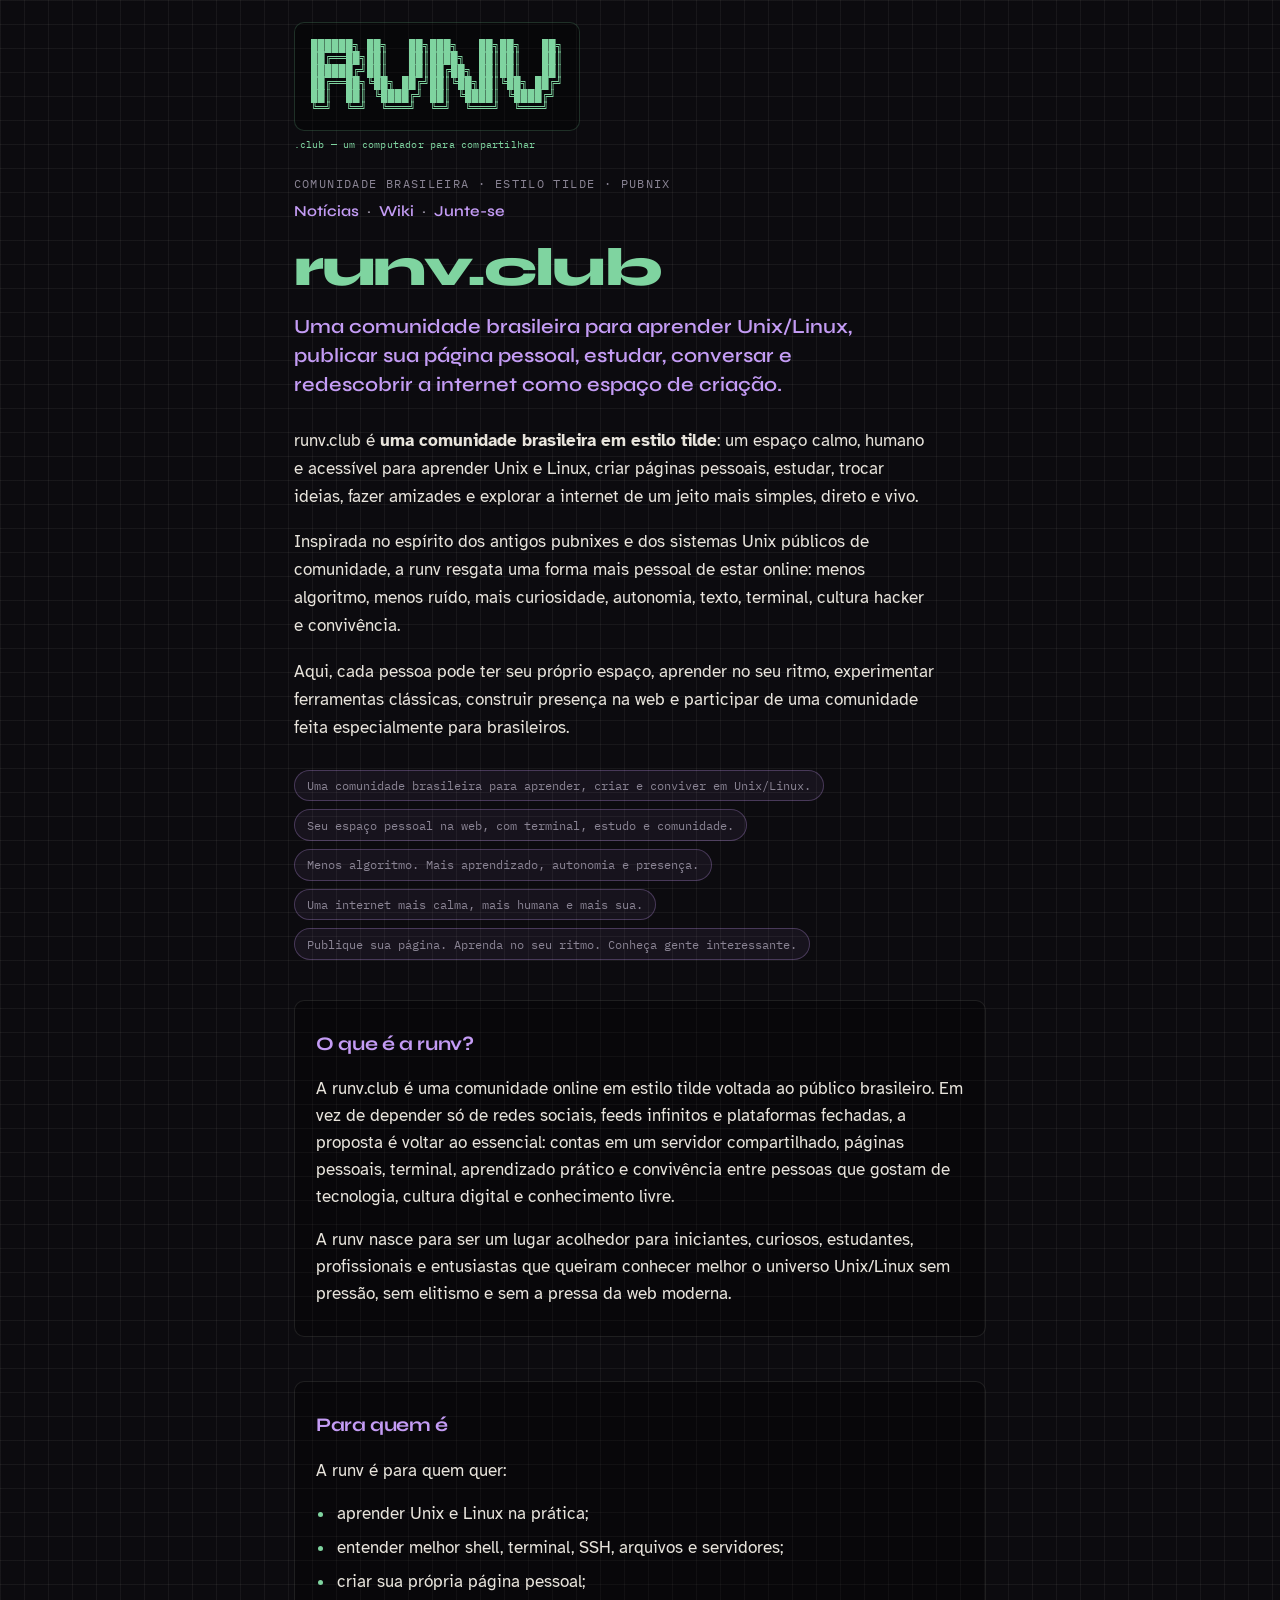
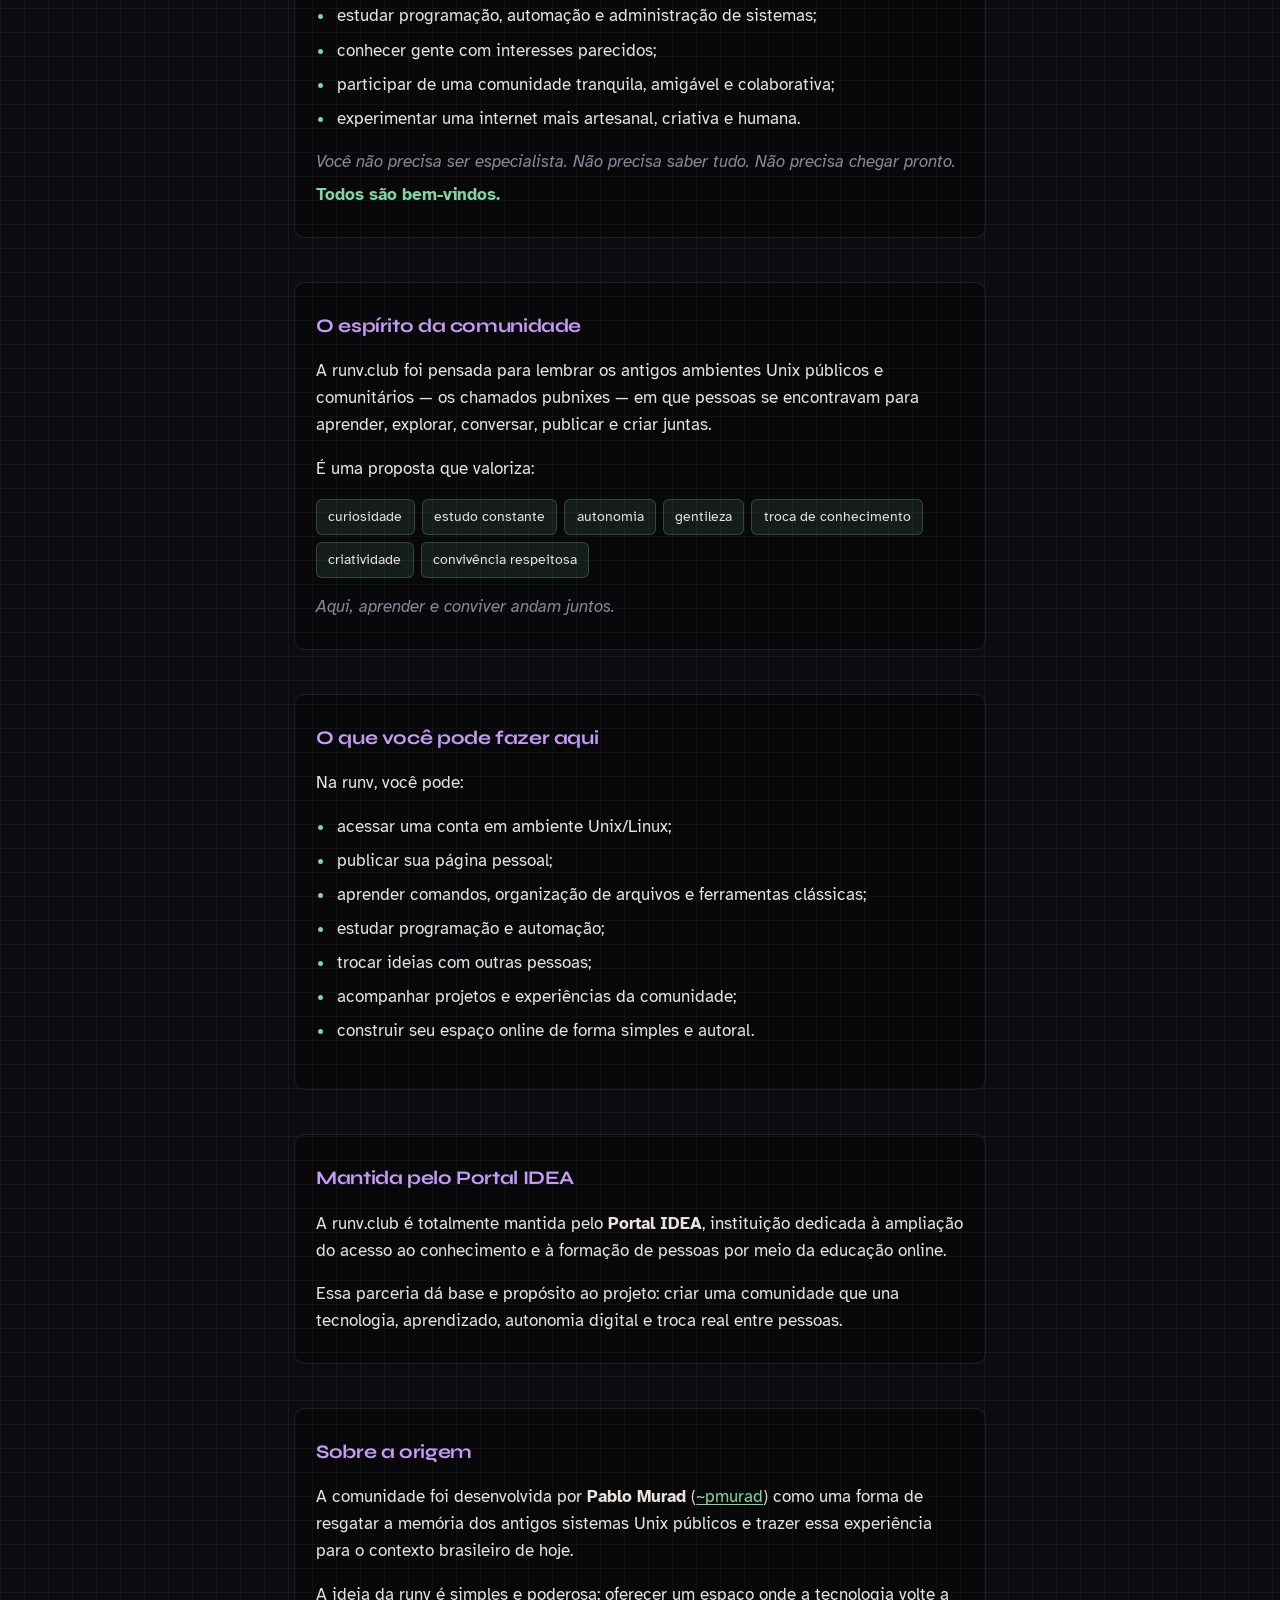
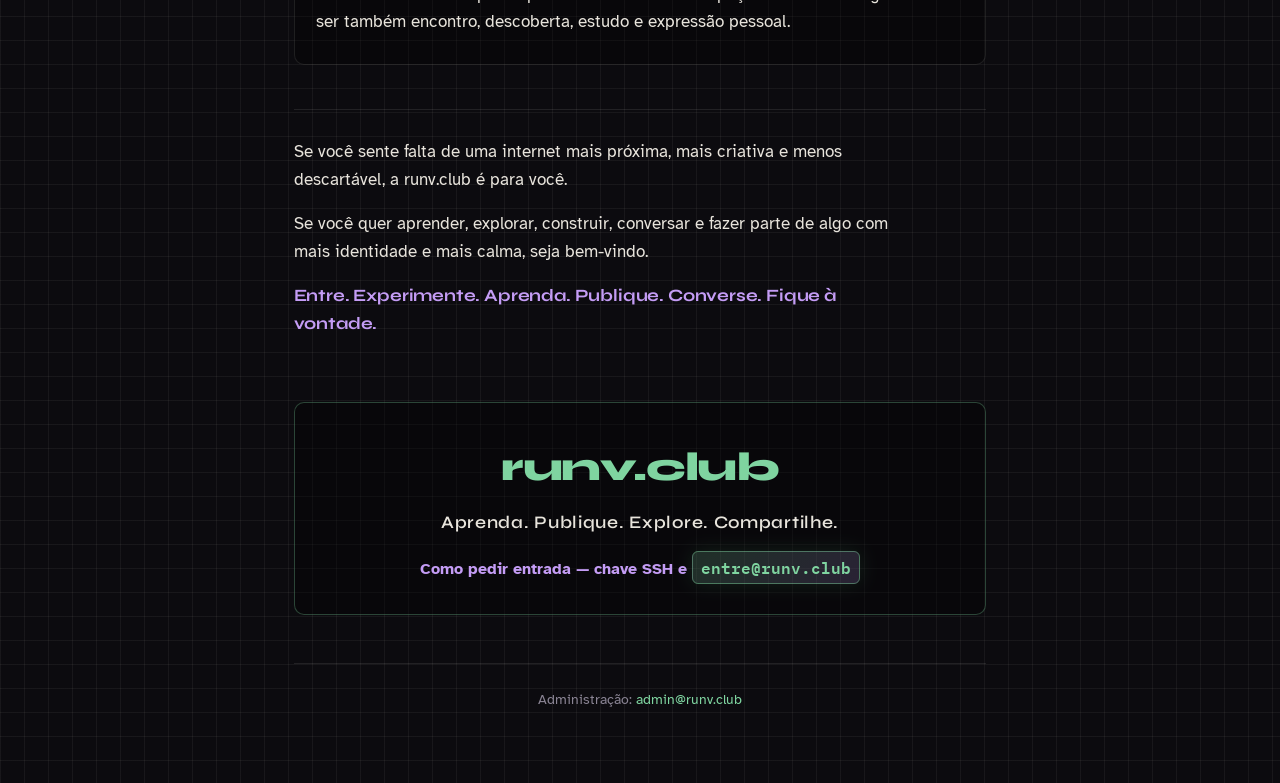
==== site/public/index.html @ e9b032eb "Initial commit Made-with: Cursor" ====
<!DOCTYPE html>
<html lang="pt-BR">
<head>
  <meta charset="utf-8">
  <meta name="viewport" content="width=device-width, initial-scale=1">
  <title>runv.club — comunidade brasileira estilo tilde</title>
  <meta name="description" content="Comunidade brasileira em estilo tilde: Unix/Linux, página pessoal, terminal, estudo e convívio — menos algoritmo, mais presença.">
  <link rel="preconnect" href="https://fonts.googleapis.com">
  <link rel="preconnect" href="https://fonts.gstatic.com" crossorigin>
  <link href="https://fonts.googleapis.com/css2?family=Atkinson+Hyperlegible:ital,wght@0,400;0,700;1,400&family=IBM+Plex+Mono:wght@400;600&family=Syne:wght@600;700;800&display=swap" rel="stylesheet">
  <link rel="stylesheet" href="assets/style.css">
</head>
<body>
  <div id="starfield" class="starfield-root"></div>

  <div class="wrap">
    <header class="hero">
      <div class="ascii-block">
        <div class="ascii-inner">
          <pre class="ascii" role="img" aria-label="Letras RUNV em arte ASCII">██████╗ ██╗   ██╗███╗   ██╗██╗   ██╗
██╔══██╗██║   ██║████╗  ██║██║   ██║
██████╔╝██║   ██║██╔██╗ ██║██║   ██║
██╔══██╗╚██╗ ██╔╝██║╚██╗██║╚██╗ ██╔╝
██║  ██║ ╚████╔╝ ██║ ╚████║ ╚████╔╝
╚═╝  ╚═╝  ╚═══╝  ╚═╝  ╚═══╝  ╚═══╝</pre>
          <p class="ascii-tagline">.club — um computador para compartilhar</p>
        </div>
      </div>

      <p class="eyebrow">Comunidade brasileira · estilo tilde · pubnix</p>
      <nav class="hero-nav" aria-label="Outras páginas">
        <a href="/news/">Notícias</a>
        <span class="hero-nav-sep" aria-hidden="true">·</span>
        <a href="/wiki/">Wiki</a>
        <span class="hero-nav-sep" aria-hidden="true">·</span>
        <a href="/junte-se/">Junte-se</a>
      </nav>
      <h1 class="hero-title">runv.club</h1>
      <p class="hero-subtitle">
        Uma comunidade brasileira para aprender Unix/Linux, publicar sua página pessoal, estudar, conversar e redescobrir a internet como espaço de criação.
      </p>

      <p class="hero-lead">
        runv.club é <strong>uma comunidade brasileira em estilo tilde</strong>: um espaço calmo, humano e acessível para aprender Unix e Linux, criar páginas pessoais, estudar, trocar ideias, fazer amizades e explorar a internet de um jeito mais simples, direto e vivo.
      </p>
      <p class="hero-lead">
        Inspirada no espírito dos antigos pubnixes e dos sistemas Unix públicos de comunidade, a runv resgata uma forma mais pessoal de estar online: menos algoritmo, menos ruído, mais curiosidade, autonomia, texto, terminal, cultura hacker e convivência.
      </p>
      <p class="hero-lead">
        Aqui, cada pessoa pode ter seu próprio espaço, aprender no seu ritmo, experimentar ferramentas clássicas, construir presença na web e participar de uma comunidade feita especialmente para brasileiros.
      </p>

      <ul class="chips" aria-label="Em uma frase">
        <li>Uma comunidade brasileira para aprender, criar e conviver em Unix/Linux.</li>
        <li>Seu espaço pessoal na web, com terminal, estudo e comunidade.</li>
        <li>Menos algoritmo. Mais aprendizado, autonomia e presença.</li>
        <li>Uma internet mais calma, mais humana e mais sua.</li>
        <li>Publique sua página. Aprenda no seu ritmo. Conheça gente interessante.</li>
      </ul>
    </header>

    <section class="section prose-block" aria-labelledby="what-h">
      <h2 id="what-h">O que é a runv?</h2>
      <p>
        A runv.club é uma comunidade online em estilo tilde voltada ao público brasileiro. Em vez de depender só de redes sociais, feeds infinitos e plataformas fechadas, a proposta é voltar ao essencial: contas em um servidor compartilhado, páginas pessoais, terminal, aprendizado prático e convivência entre pessoas que gostam de tecnologia, cultura digital e conhecimento livre.
      </p>
      <p>
        A runv nasce para ser um lugar acolhedor para iniciantes, curiosos, estudantes, profissionais e entusiastas que queiram conhecer melhor o universo Unix/Linux sem pressão, sem elitismo e sem a pressa da web moderna.
      </p>
    </section>

    <section class="section prose-block" aria-labelledby="who-h">
      <h2 id="who-h">Para quem é</h2>
      <p>A runv é para quem quer:</p>
      <ul class="checklist">
        <li>aprender Unix e Linux na prática;</li>
        <li>entender melhor shell, terminal, SSH, arquivos e servidores;</li>
        <li>criar sua própria página pessoal;</li>
        <li>estudar programação, automação e administração de sistemas;</li>
        <li>conhecer gente com interesses parecidos;</li>
        <li>participar de uma comunidade tranquila, amigável e colaborativa;</li>
        <li>experimentar uma internet mais artesanal, criativa e humana.</li>
      </ul>
      <p class="pull-soft">Você não precisa ser especialista. Não precisa saber tudo. Não precisa chegar pronto.</p>
      <p class="pull-accent"><strong>Todos são bem-vindos.</strong></p>
    </section>

    <section class="section prose-block" aria-labelledby="spirit-h">
      <h2 id="spirit-h">O espírito da comunidade</h2>
      <p>
        A runv.club foi pensada para lembrar os antigos ambientes Unix públicos e comunitários — os chamados pubnixes — em que pessoas se encontravam para aprender, explorar, conversar, publicar e criar juntas.
      </p>
      <p>É uma proposta que valoriza:</p>
      <ul class="pillars">
        <li>curiosidade</li>
        <li>estudo constante</li>
        <li>autonomia</li>
        <li>gentileza</li>
        <li>troca de conhecimento</li>
        <li>criatividade</li>
        <li>convivência respeitosa</li>
      </ul>
      <p class="pull-soft">Aqui, aprender e conviver andam juntos.</p>
    </section>

    <section class="section prose-block" aria-labelledby="can-h">
      <h2 id="can-h">O que você pode fazer aqui</h2>
      <p>Na runv, você pode:</p>
      <ul class="checklist">
        <li>acessar uma conta em ambiente Unix/Linux;</li>
        <li>publicar sua página pessoal;</li>
        <li>aprender comandos, organização de arquivos e ferramentas clássicas;</li>
        <li>estudar programação e automação;</li>
        <li>trocar ideias com outras pessoas;</li>
        <li>acompanhar projetos e experiências da comunidade;</li>
        <li>construir seu espaço online de forma simples e autoral.</li>
      </ul>
    </section>

    <section class="section prose-block" aria-labelledby="idea-h">
      <h2 id="idea-h">Mantida pelo Portal IDEA</h2>
      <p>
        A runv.club é totalmente mantida pelo <strong>Portal IDEA</strong>, instituição dedicada à ampliação do acesso ao conhecimento e à formação de pessoas por meio da educação online.
      </p>
      <p>
        Essa parceria dá base e propósito ao projeto: criar uma comunidade que una tecnologia, aprendizado, autonomia digital e troca real entre pessoas.
      </p>
    </section>

    <section class="section prose-block" aria-labelledby="origin-h">
      <h2 id="origin-h">Sobre a origem</h2>
      <p>
        A comunidade foi desenvolvida por <strong>Pablo Murad</strong> (<a href="/~pmurad/">~pmurad</a>) como uma forma de resgatar a memória dos antigos sistemas Unix públicos e trazer essa experiência para o contexto brasileiro de hoje.
      </p>
      <p>
        A ideia da runv é simples e poderosa: oferecer um espaço onde a tecnologia volte a ser também encontro, descoberta, estudo e expressão pessoal.
      </p>
    </section>

    <section class="section section-invite" aria-labelledby="invite-h">
      <h2 id="invite-h" class="visually-hidden">Convite</h2>
      <p>
        Se você sente falta de uma internet mais próxima, mais criativa e menos descartável, a runv.club é para você.
      </p>
      <p>
        Se você quer aprender, explorar, construir, conversar e fazer parte de algo com mais identidade e mais calma, seja bem-vindo.
      </p>
      <p class="invite-line">Entre. Experimente. Aprenda. Publique. Converse. Fique à vontade.</p>
    </section>

    <div class="cta-panel" role="group" aria-labelledby="cta-title">
      <p class="cta-brand" id="cta-title">runv.club</p>
      <p class="cta-tagline">Aprenda. Publique. Explore. Compartilhe.</p>
      <p class="cta-join"><a href="/junte-se/">Como pedir entrada — chave SSH e <span class="ssh-identity">entre@runv.club</span></a></p>
    </div>

    <footer class="site-footer">
      <p>Administração: <a href="mailto:admin@runv.club">admin@runv.club</a></p>
    </footer>
  </div>

  <script src="assets/app.js" defer></script>
</body>
</html>
---- site/public/assets/style.css ----
:root {
  --bg: #0c0b0f;
  --fg: #e8e4dc;
  --muted: #8a8494;
  --accent: #7fd4a0;
  --accent2: #c49cf5;
  --grid: rgba(232, 228, 220, 0.06);
  --stroke: rgba(232, 228, 220, 0.1);
  --radius: 10px;
}

*,
*::before,
*::after {
  box-sizing: border-box;
}

html {
  scroll-behavior: smooth;
  overflow-x: hidden;
  max-width: 100%;
}

body {
  margin: 0;
  min-height: 100vh;
  max-width: 100%;
  overflow-x: hidden;
  font-family: "Atkinson Hyperlegible", Georgia, serif;
  font-size: 1.05rem;
  line-height: 1.6;
  color: var(--fg);
  background: var(--bg);
  background-image:
    linear-gradient(var(--grid) 1px, transparent 1px),
    linear-gradient(90deg, var(--grid) 1px, transparent 1px);
  background-size: 24px 24px;
}

.visually-hidden {
  position: absolute;
  width: 1px;
  height: 1px;
  padding: 0;
  margin: -1px;
  overflow: hidden;
  clip: rect(0, 0, 0, 0);
  white-space: nowrap;
  border: 0;
}

.starfield-root {
  position: fixed;
  inset: 0;
  z-index: 0;
  pointer-events: none;
  overflow: hidden;
}

.star-member {
  --star-scale: 1;
  position: fixed;
  width: 10px;
  height: 10px;
  margin: 0;
  padding: 0;
  border: none;
  border-radius: 50%;
  pointer-events: auto;
  cursor: pointer;
  transform: translate(-50%, -50%) scale(var(--star-scale));
  text-indent: -9999px;
  overflow: hidden;
  white-space: nowrap;
  background: var(--accent);
  opacity: 0.72;
  transition: opacity 0.15s ease, transform 0.15s ease;
}

.star-member:hover,
.star-member:focus-visible {
  opacity: 1;
  outline: none;
  transform: translate(-50%, -50%) scale(calc(var(--star-scale) * 1.1));
}

.star-member:focus-visible {
  outline: 2px solid var(--accent2);
  outline-offset: 2px;
}

.wrap {
  position: relative;
  z-index: 1;
  width: 100%;
  max-width: min(46rem, 100%);
  margin: 0 auto;
  padding: 1.35rem clamp(1rem, 4vw, 1.35rem) 4.5rem;
  box-sizing: border-box;
}

.hero {
  margin-bottom: 0.5rem;
}

.eyebrow {
  margin: 0 0 0.35rem;
  font-family: "IBM Plex Mono", monospace;
  font-size: 0.72rem;
  letter-spacing: 0.12em;
  text-transform: uppercase;
  color: var(--muted);
}

.hero-nav {
  display: flex;
  flex-wrap: wrap;
  align-items: center;
  gap: 0.35rem 0.5rem;
  margin: 0 0 1rem;
  font-family: "Syne", sans-serif;
  font-weight: 600;
  font-size: 0.95rem;
}

.hero-nav a {
  color: var(--accent2);
  text-decoration: none;
}

.hero-nav a:hover {
  color: var(--accent);
  text-decoration: underline;
  text-underline-offset: 3px;
}

.hero-nav-sep {
  color: var(--muted);
  user-select: none;
}

.hero-nav-current {
  color: var(--fg);
}

.top-nav {
  margin: 0 0 1.5rem;
  font-family: "IBM Plex Mono", monospace;
  font-size: 0.85rem;
}

.top-nav a {
  color: var(--accent);
  text-decoration: none;
}

.top-nav a:hover {
  color: var(--accent2);
  text-decoration: underline;
  text-underline-offset: 2px;
}

.subpage-title {
  margin: 0 0 0.5rem;
}

.subpage-intro {
  margin: 0 0 1.25rem;
  color: var(--muted);
  font-size: 1rem;
  max-width: 38rem;
}

.placeholder-block {
  margin: 0;
  padding: 1.25rem 1.15rem;
  border: 1px dashed var(--stroke);
  border-radius: var(--radius);
  color: var(--muted);
  font-size: 0.98rem;
}

.section.subpage-main:first-of-type {
  margin-top: 1.25rem;
}

.hero-title {
  font-family: "Syne", sans-serif;
  font-weight: 800;
  font-size: clamp(2.4rem, 7vw, 3.35rem);
  letter-spacing: -0.03em;
  line-height: 1.05;
  margin: 0 0 1rem;
  color: var(--accent);
}

.hero-subtitle {
  margin: 0 0 1.75rem;
  font-family: "Syne", sans-serif;
  font-weight: 600;
  font-size: clamp(1.05rem, 2.4vw, 1.25rem);
  line-height: 1.45;
  color: var(--accent2);
  max-width: 38rem;
}

.hero-lead {
  margin: 0 0 1.1rem;
  font-size: 1.06rem;
  line-height: 1.65;
  color: var(--fg);
  max-width: 40rem;
}

.hero-lead:last-of-type {
  margin-bottom: 1.75rem;
}

.chips {
  display: flex;
  flex-wrap: wrap;
  gap: 0.5rem 0.6rem;
  margin: 0 0 2.5rem;
  padding: 0;
  list-style: none;
}

.chips li {
  margin: 0;
  padding: 0.4rem 0.75rem;
  font-size: 0.78rem;
  line-height: 1.35;
  font-family: "IBM Plex Mono", monospace;
  color: var(--muted);
  border: 1px solid rgba(196, 156, 245, 0.28);
  border-radius: 999px;
  background: rgba(196, 156, 245, 0.06);
}

.section {
  margin-top: 2.75rem;
}

.section:first-of-type {
  margin-top: 0;
}

.prose-block {
  max-width: 100%;
  padding: 1.75rem clamp(1rem, 3vw, 1.35rem);
  background: rgba(0, 0, 0, 0.28);
  border: 1px solid var(--stroke);
  border-radius: var(--radius);
  box-sizing: border-box;
  overflow-x: hidden;
}

.prose-block code {
  word-break: break-word;
  overflow-wrap: anywhere;
}

.prose-block h2 {
  margin-top: 0;
}

.prose-block p:last-child {
  margin-bottom: 0;
}

h1 {
  font-family: "Syne", sans-serif;
  font-weight: 800;
  font-size: clamp(1.75rem, 4vw, 2.35rem);
  letter-spacing: -0.02em;
  margin: 0 0 0.5rem;
  color: var(--accent);
}

h2 {
  font-family: "Syne", sans-serif;
  font-weight: 700;
  font-size: 1.2rem;
  margin: 0 0 0.85rem;
  color: var(--accent2);
  letter-spacing: -0.02em;
}

.lede {
  color: var(--muted);
  font-size: 1.02rem;
  max-width: 40rem;
}

.checklist {
  margin: 0.5rem 0 1rem;
  padding: 0 0 0 1.15rem;
  color: var(--fg);
}

.checklist li {
  margin: 0 0 0.45rem;
  padding-left: 0.15rem;
}

.checklist li::marker {
  color: var(--accent);
}

.pillars {
  display: flex;
  flex-wrap: wrap;
  gap: 0.45rem;
  margin: 0.75rem 0 1rem;
  padding: 0;
  list-style: none;
}

.pillars li {
  margin: 0;
  padding: 0.35rem 0.7rem;
  font-size: 0.88rem;
  color: var(--fg);
  background: rgba(127, 212, 160, 0.1);
  border: 1px solid rgba(127, 212, 160, 0.25);
  border-radius: 6px;
}

.pull-soft {
  margin: 1rem 0 0.35rem;
  color: var(--muted);
  font-style: italic;
}

.pull-accent {
  margin: 0;
  font-size: 1.08rem;
  color: var(--accent);
}

.prose-block a,
.section-invite a {
  color: var(--accent);
  text-decoration: underline;
  text-underline-offset: 2px;
}

.prose-block a:hover,
.section-invite a:hover {
  color: var(--accent2);
}

.section-invite {
  margin-top: 2.75rem;
  padding: 1.75rem 0 0.5rem;
  border-top: 1px solid var(--stroke);
}

.section-invite p {
  margin: 0 0 1rem;
  font-size: 1.08rem;
  line-height: 1.62;
  max-width: 38rem;
}

.invite-line {
  font-family: "Syne", sans-serif;
  font-weight: 700;
  font-size: clamp(1rem, 2.5vw, 1.15rem);
  color: var(--accent2);
  letter-spacing: -0.01em;
}

.cta-panel {
  margin: 2.5rem 0 0;
  padding: 2rem 1.5rem;
  text-align: center;
  border-radius: var(--radius);
  border: 1px solid rgba(127, 212, 160, 0.3);
  background: rgba(0, 0, 0, 0.32);
}

.cta-brand {
  margin: 0;
  font-family: "Syne", sans-serif;
  font-weight: 800;
  font-size: clamp(1.85rem, 5vw, 2.5rem);
  letter-spacing: -0.03em;
  color: var(--accent);
}

.cta-tagline {
  margin: 0.65rem 0 0;
  font-family: "Syne", sans-serif;
  font-weight: 600;
  font-size: clamp(0.95rem, 2.2vw, 1.1rem);
  color: var(--fg);
  letter-spacing: 0.04em;
}

.cta-join {
  margin: 1.1rem 0 0;
  font-size: 0.98rem;
}

.cta-join a {
  color: var(--accent2);
  text-decoration: none;
  font-weight: 600;
}

.cta-join a:hover,
.cta-join a:focus-visible {
  text-decoration: underline;
}

.ascii-block {
  display: flex;
  justify-content: flex-start;
  width: 100%;
  max-width: 100%;
  margin: 0 0 1.5rem;
  overflow-x: auto;
  -webkit-overflow-scrolling: touch;
  scrollbar-width: none;
  -ms-overflow-style: none;
}

.ascii-block::-webkit-scrollbar {
  display: none;
  height: 0;
}

.ascii-inner {
  display: flex;
  flex-direction: column;
  align-items: flex-start;
  width: 100%;
  max-width: 100%;
}

.ascii {
  font-family: "IBM Plex Mono", ui-monospace, monospace;
  font-size: clamp(0.58rem, 1.65vw, 0.68rem);
  line-height: 1.15;
  letter-spacing: 0;
  color: var(--accent);
  white-space: pre;
  text-align: left;
  margin: 0;
  padding: 1rem;
  width: max-content;
  max-width: 100%;
  box-sizing: border-box;
  overflow-x: auto;
  background: rgba(0, 0, 0, 0.35);
  border: 1px solid rgba(127, 212, 160, 0.2);
  border-radius: var(--radius);
  -webkit-font-smoothing: antialiased;
}

.ascii-tagline {
  margin: 0.45rem 0 0;
  padding: 0;
  max-width: 40rem;
  box-sizing: border-box;
  font-family: "IBM Plex Mono", ui-monospace, monospace;
  font-size: clamp(0.52rem, 1.45vw, 0.62rem);
  line-height: 1.35;
  letter-spacing: 0.02em;
  color: var(--accent);
  text-align: left;
}

.code-block {
  font-family: "IBM Plex Mono", ui-monospace, monospace;
  font-size: 0.82rem;
  line-height: 1.45;
  margin: 0.75rem 0 1.25rem;
  padding: 0.85rem 1rem;
  max-width: 100%;
  overflow-x: hidden;
  white-space: pre-wrap;
  word-break: break-word;
  overflow-wrap: anywhere;
  color: var(--fg);
  background: rgba(0, 0, 0, 0.45);
  border: 1px solid var(--stroke);
  border-radius: var(--radius);
}

.code-block code {
  font-family: inherit;
  font-size: inherit;
  color: inherit;
  white-space: pre-wrap;
  word-break: break-word;
  overflow-wrap: anywhere;
}

/* Identidade SSH em destaque (ex.: entre@runv.club) */
.ssh-identity {
  font-family: "IBM Plex Mono", ui-monospace, monospace;
  font-weight: 600;
  padding: 0.12em 0.5em;
  border-radius: 6px;
  background: linear-gradient(
    135deg,
    rgba(127, 212, 160, 0.2) 0%,
    rgba(196, 156, 245, 0.18) 100%
  );
  color: var(--accent);
  border: 1px solid rgba(127, 212, 160, 0.45);
  box-shadow: 0 0 20px rgba(127, 212, 160, 0.12);
  white-space: nowrap;
}

.ssh-identity-lg {
  display: inline-block;
  margin-top: 0.35rem;
  max-width: 100%;
  font-size: clamp(1rem, 4.5vw, 1.25rem);
  letter-spacing: 0.02em;
  white-space: normal;
  word-break: break-all;
  text-align: center;
}

.entre-callout {
  margin: 1.5rem 0 2rem;
  padding: 1.1rem 1rem;
  text-align: center;
  border-radius: var(--radius);
  border: 1px solid rgba(196, 156, 245, 0.35);
  background: rgba(0, 0, 0, 0.35);
}

.entre-callout-label {
  display: block;
  font-size: 0.82rem;
  letter-spacing: 0.08em;
  text-transform: uppercase;
  color: var(--muted);
  font-family: "IBM Plex Mono", ui-monospace, monospace;
  margin-bottom: 0.35rem;
}

.site-footer {
  margin-top: 3rem;
  padding-top: 1.5rem;
  border-top: 1px solid var(--stroke);
  font-size: 0.9rem;
  color: var(--muted);
  text-align: center;
}

.site-footer p {
  margin: 0;
}

.site-footer a {
  color: var(--accent);
  text-decoration: none;
}

.site-footer a:hover,
.site-footer a:focus-visible {
  text-decoration: underline;
}
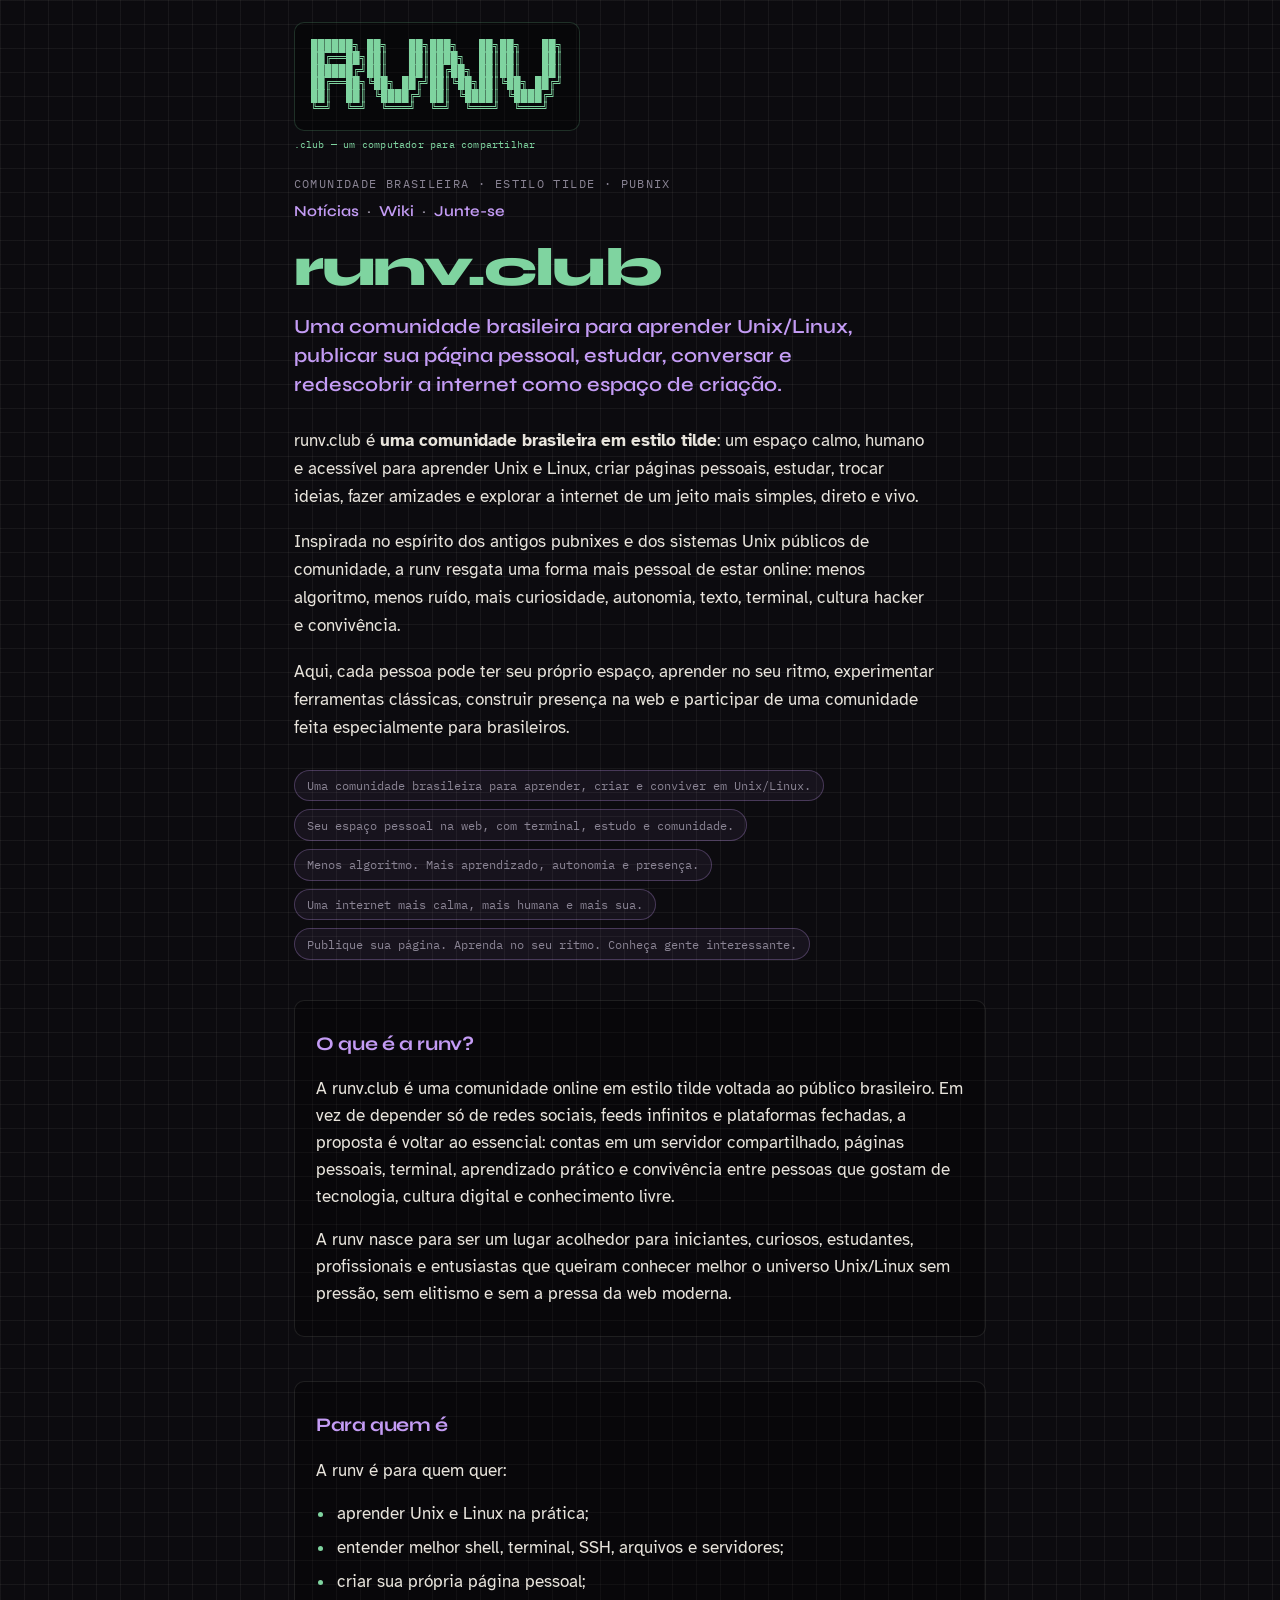
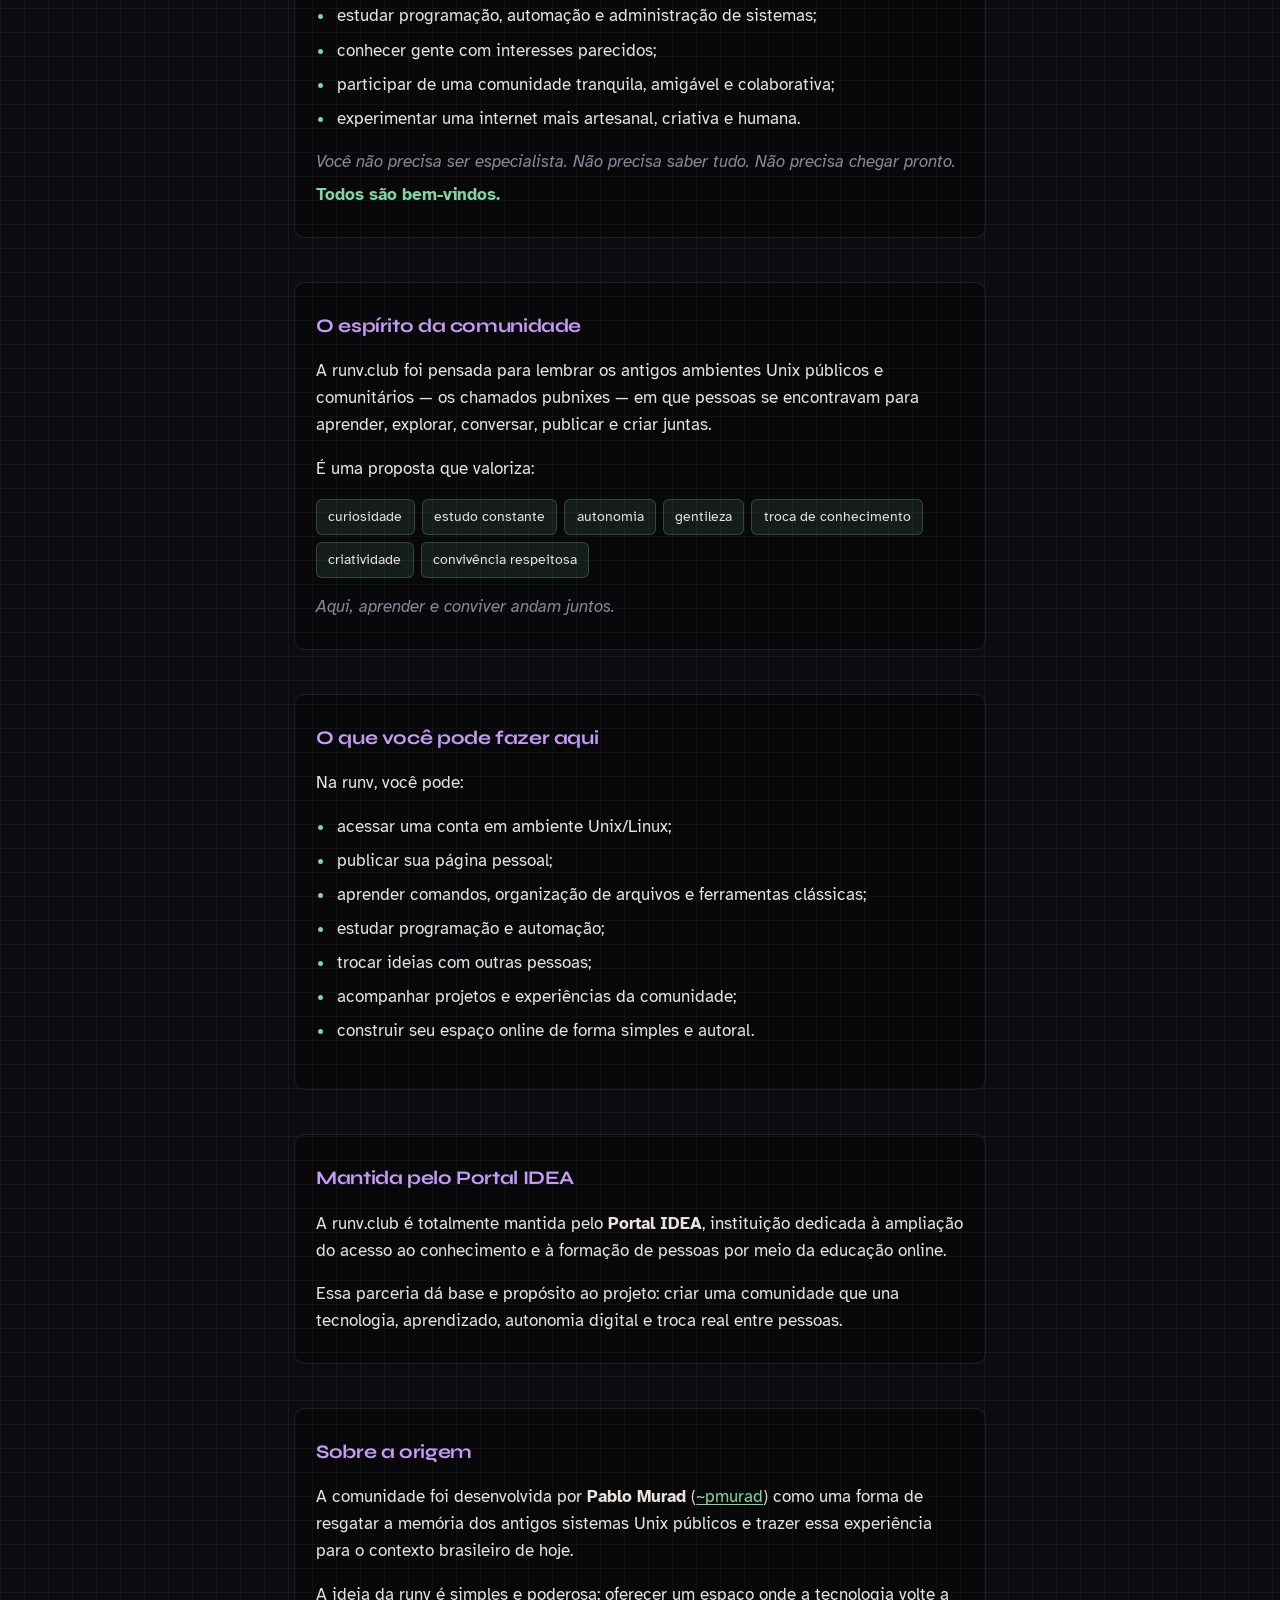
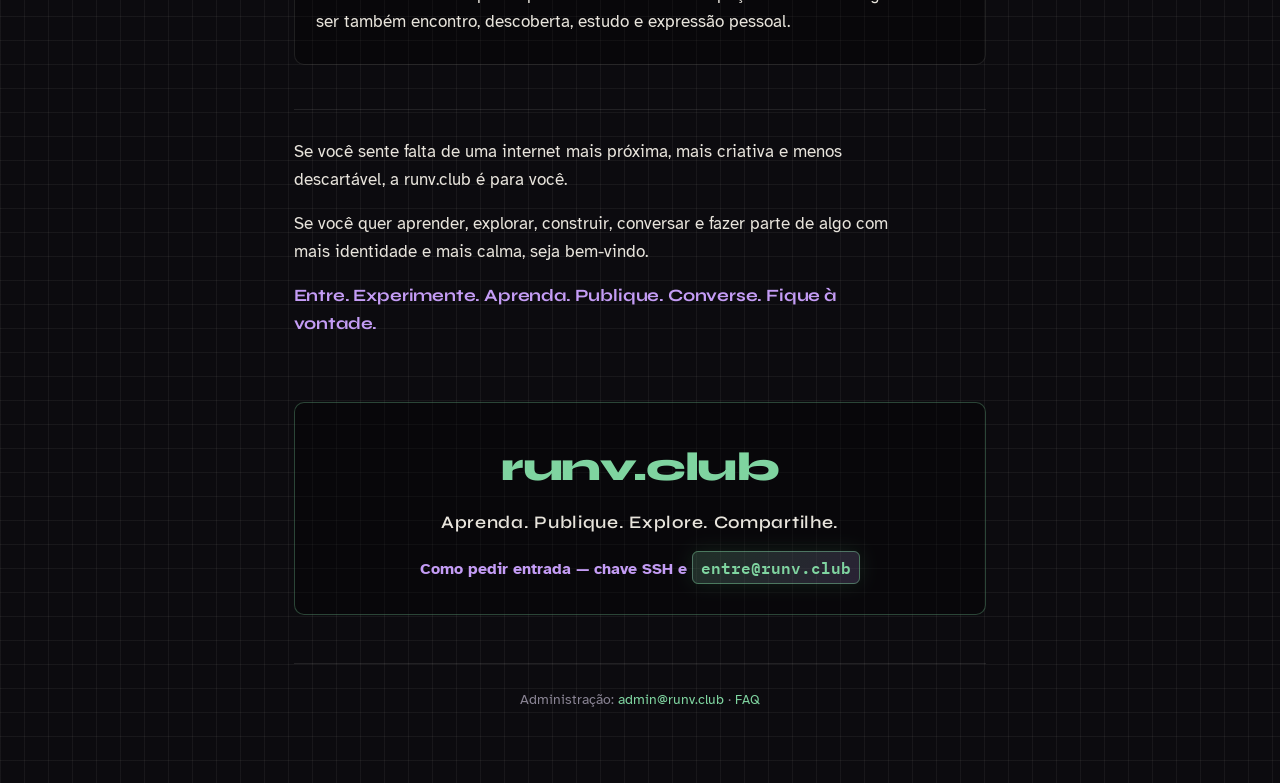
==== commit 2382aed2: "minor changes" ====
--- a/site/public/index.html
+++ b/site/public/index.html
@@ -3,8 +3,23 @@
 <head>
   <meta charset="utf-8">
   <meta name="viewport" content="width=device-width, initial-scale=1">
-  <title>runv.club — comunidade brasileira estilo tilde</title>
-  <meta name="description" content="Comunidade brasileira em estilo tilde: Unix/Linux, página pessoal, terminal, estudo e convívio — menos algoritmo, mais presença.">
+  <title>runv.club — pubnix brasileira, Unix/Linux e página pessoal</title>
+  <meta name="description" content="Comunidade brasileira em servidor compartilhado Unix/Linux: conta SSH, página pessoal, terminal e convívio — hospedagem leve, cultura hacker, Portal IDEA. Junte-se.">
+  <link rel="canonical" href="https://runv.club/">
+  <meta name="robots" content="index, follow">
+  <meta name="theme-color" content="#0c0b0f">
+  <meta property="og:type" content="website">
+  <meta property="og:url" content="https://runv.club/">
+  <meta property="og:locale" content="pt_BR">
+  <meta property="og:site_name" content="runv.club">
+  <meta property="og:title" content="runv.club — pubnix brasileira, Unix/Linux e página pessoal">
+  <meta property="og:description" content="Comunidade brasileira em servidor compartilhado Unix/Linux: conta SSH, página pessoal, terminal e convívio — hospedagem leve e cultura hacker.">
+  <meta name="twitter:card" content="summary">
+  <meta name="twitter:title" content="runv.club — pubnix brasileira, Unix/Linux e página pessoal">
+  <meta name="twitter:description" content="Comunidade brasileira em servidor compartilhado Unix/Linux: conta SSH, página pessoal, terminal e convívio — hospedagem leve e cultura hacker.">
+  <script type="application/ld+json">
+  {"@context":"https://schema.org","@type":"WebSite","name":"runv.club","url":"https://runv.club/","description":"Comunidade brasileira em pubnix Unix/Linux: conta SSH, página pessoal, terminal, estudo e convívio. Projeto do Portal IDEA.","inLanguage":"pt-BR","publisher":{"@type":"Organization","name":"Portal IDEA"}}
+  </script>
   <link rel="preconnect" href="https://fonts.googleapis.com">
   <link rel="preconnect" href="https://fonts.gstatic.com" crossorigin>
   <link href="https://fonts.googleapis.com/css2?family=Atkinson+Hyperlegible:ital,wght@0,400;0,700;1,400&family=IBM+Plex+Mono:wght@400;600&family=Syne:wght@600;700;800&display=swap" rel="stylesheet">
@@ -155,7 +170,7 @@
     </div>
 
     <footer class="site-footer">
-      <p>Administração: <a href="mailto:admin@runv.club">admin@runv.club</a></p>
+      <p>Administração: <a href="mailto:admin@runv.club">admin@runv.club</a><span class="footer-sep" aria-hidden="true"> · </span><a href="/faq/" class="footer-link-discrete">FAQ</a></p>
     </footer>
   </div>
 
--- a/site/public/assets/style.css
+++ b/site/public/assets/style.css
@@ -55,6 +55,13 @@
   z-index: 0;
   pointer-events: none;
   overflow: hidden;
+}
+
+/* Membros como pontos: só em ecrãs largos (em mobile o texto ocupa o viewport). */
+@media (max-width: 768px) {
+  .starfield-root {
+    display: none;
+  }
 }
 
 .star-member {
@@ -568,3 +575,190 @@
   text-decoration: underline;
 }
 
+.footer-sep {
+  color: var(--muted);
+  user-select: none;
+}
+
+.footer-link-discrete {
+  color: var(--muted);
+  font-size: 0.88em;
+  font-weight: 400;
+  text-decoration: none;
+}
+
+.footer-link-discrete:hover,
+.footer-link-discrete:focus-visible {
+  color: var(--accent);
+  text-decoration: underline;
+  text-underline-offset: 2px;
+}
+
+/* FAQ */
+.faq-main .faq-item {
+  margin-bottom: 1.75rem;
+  padding-bottom: 1.35rem;
+  border-bottom: 1px solid var(--stroke);
+}
+
+.faq-main .faq-item:last-child {
+  border-bottom: none;
+  margin-bottom: 0;
+  padding-bottom: 0;
+}
+
+.faq-q {
+  margin: 0 0 0.5rem;
+  font-family: "Syne", sans-serif;
+  font-weight: 700;
+  font-size: 1.05rem;
+  line-height: 1.35;
+  letter-spacing: -0.02em;
+  color: var(--accent2);
+}
+
+.faq-main .faq-item p {
+  margin: 0;
+  color: var(--fg);
+  max-width: 40rem;
+}
+
+/* Junte-se (versão curta) */
+.join-summary {
+  margin-bottom: 1.5rem;
+}
+
+.join-note {
+  font-size: 0.95rem;
+  color: var(--muted);
+  margin-top: 0.35rem;
+}
+
+/* Página de notícias (data/news.json + news-page.js) */
+.news-main {
+  margin-top: 1.25rem;
+}
+
+.news-rss-link {
+  color: var(--accent2);
+  text-decoration: none;
+  font-weight: 600;
+  white-space: nowrap;
+}
+
+.news-rss-link:hover,
+.news-rss-link:focus-visible {
+  text-decoration: underline;
+  text-underline-offset: 3px;
+}
+
+.news-feed {
+  display: flex;
+  flex-direction: column;
+  gap: 1.35rem;
+  max-width: 42rem;
+}
+
+.news-card {
+  margin: 0;
+  padding: 1.35rem 1.4rem 1.45rem;
+  border-radius: calc(var(--radius) + 4px);
+  border: 1px solid var(--stroke);
+  background: linear-gradient(
+    145deg,
+    rgba(232, 228, 220, 0.05) 0%,
+    rgba(12, 11, 15, 0.65) 100%
+  );
+  box-shadow:
+    0 1px 0 rgba(232, 228, 220, 0.06) inset,
+    0 12px 32px rgba(0, 0, 0, 0.35);
+}
+
+.news-card__head {
+  margin: 0 0 0.85rem;
+  padding: 0;
+  border: none;
+}
+
+.news-card__date {
+  display: block;
+  font-family: "IBM Plex Mono", ui-monospace, monospace;
+  font-size: 0.78rem;
+  letter-spacing: 0.06em;
+  text-transform: uppercase;
+  color: var(--muted);
+  margin-bottom: 0.45rem;
+}
+
+.news-card__title {
+  margin: 0;
+  font-family: "Syne", sans-serif;
+  font-weight: 700;
+  font-size: clamp(1.25rem, 3.5vw, 1.45rem);
+  line-height: 1.25;
+  letter-spacing: -0.02em;
+  color: var(--accent);
+}
+
+.news-card__body {
+  margin: 0;
+  font-size: 1.02rem;
+  line-height: 1.65;
+  color: var(--fg);
+}
+
+.news-card__body p {
+  margin: 0 0 0.75rem;
+}
+
+.news-card__body p:last-child {
+  margin-bottom: 0;
+}
+
+.prose-news strong {
+  color: var(--fg);
+  font-weight: 700;
+}
+
+.prose-news em {
+  font-style: italic;
+  color: var(--fg);
+}
+
+.prose-news u {
+  text-decoration: underline;
+  text-underline-offset: 3px;
+  text-decoration-color: var(--accent2);
+}
+
+.wiki-hero-nav {
+  font-size: 0.88rem;
+}
+
+.wiki-toc {
+  margin: 0 0 2rem;
+  padding: 1rem 1.25rem;
+  border: 1px solid var(--stroke);
+  border-radius: var(--radius);
+  background: rgba(232, 228, 220, 0.03);
+}
+
+.wiki-toc-title {
+  margin: 0 0 0.75rem;
+  font-family: "Syne", sans-serif;
+  font-weight: 700;
+  font-size: 0.85rem;
+  color: var(--muted);
+  text-transform: uppercase;
+  letter-spacing: 0.06em;
+}
+
+.wiki-toc ul {
+  margin: 0;
+  padding-left: 1.25rem;
+}
+
+.wiki-main .wiki-page-title {
+  margin-top: 0;
+}
+
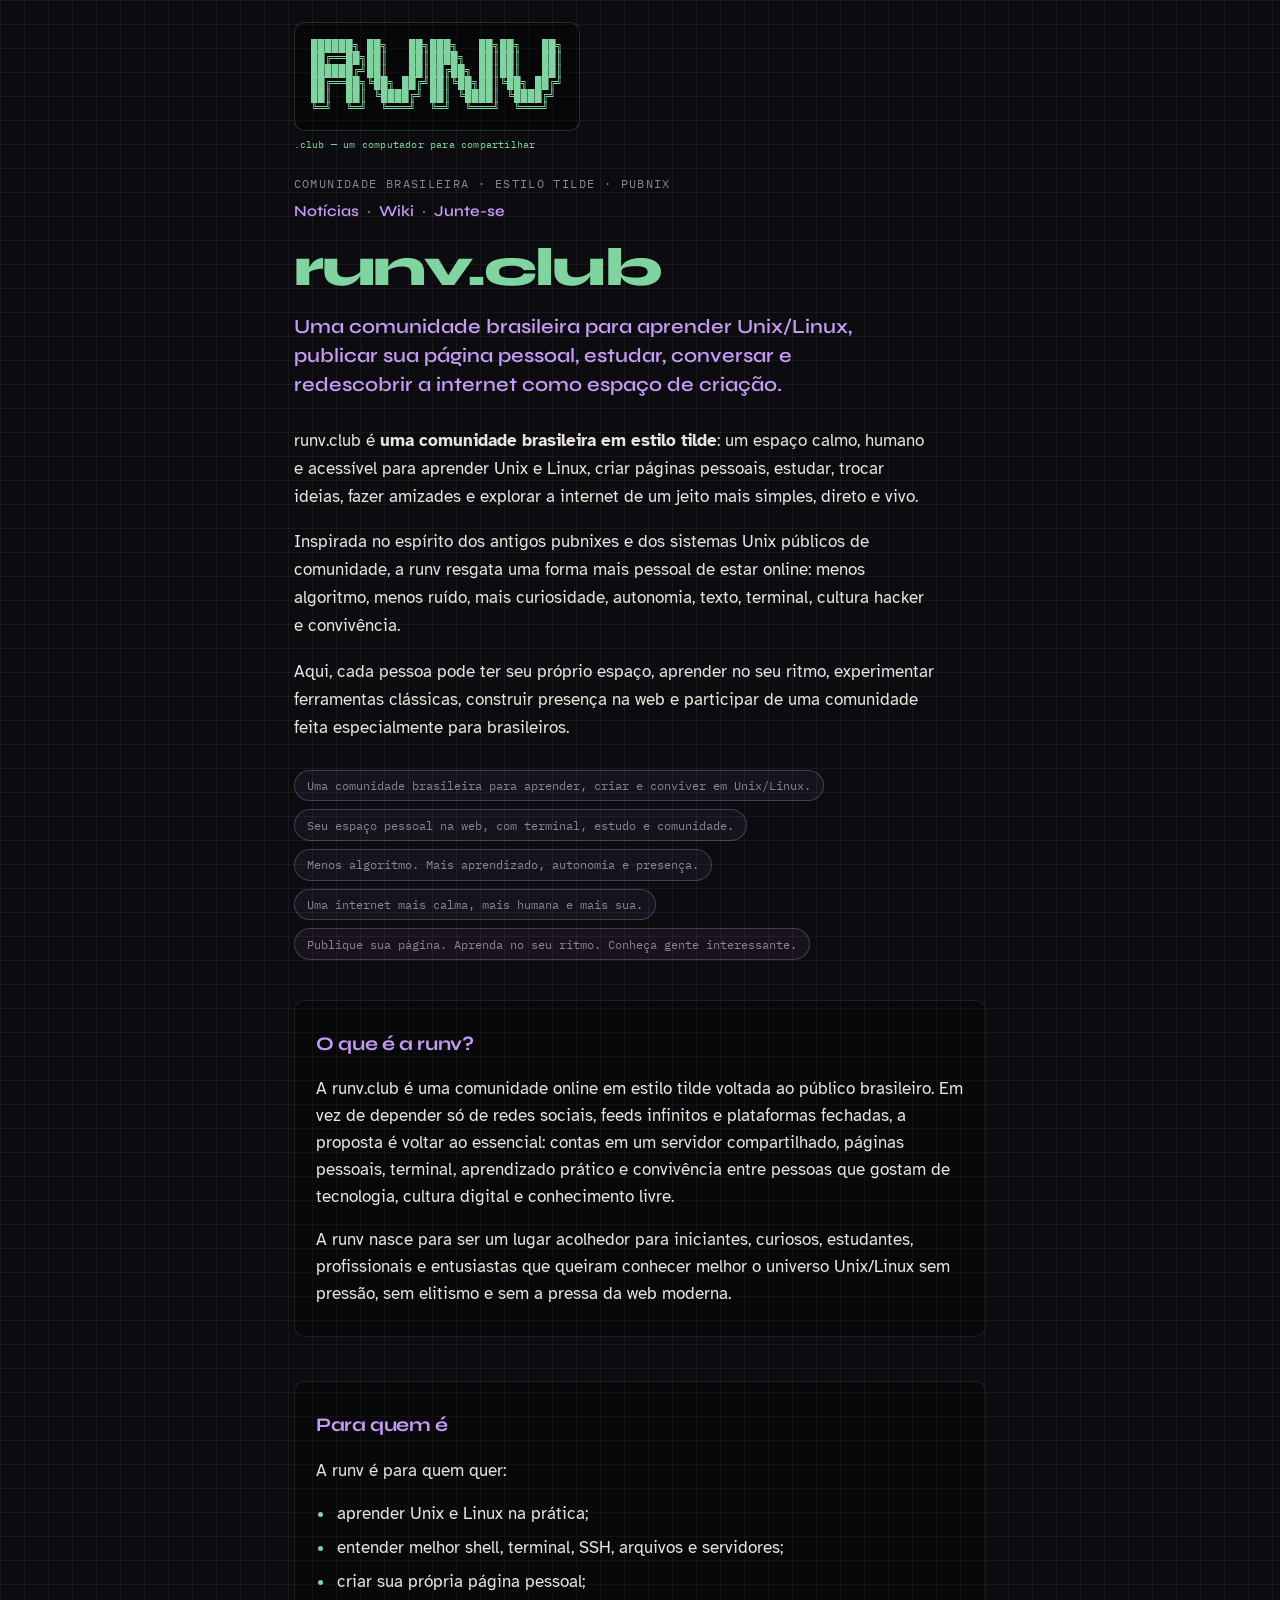
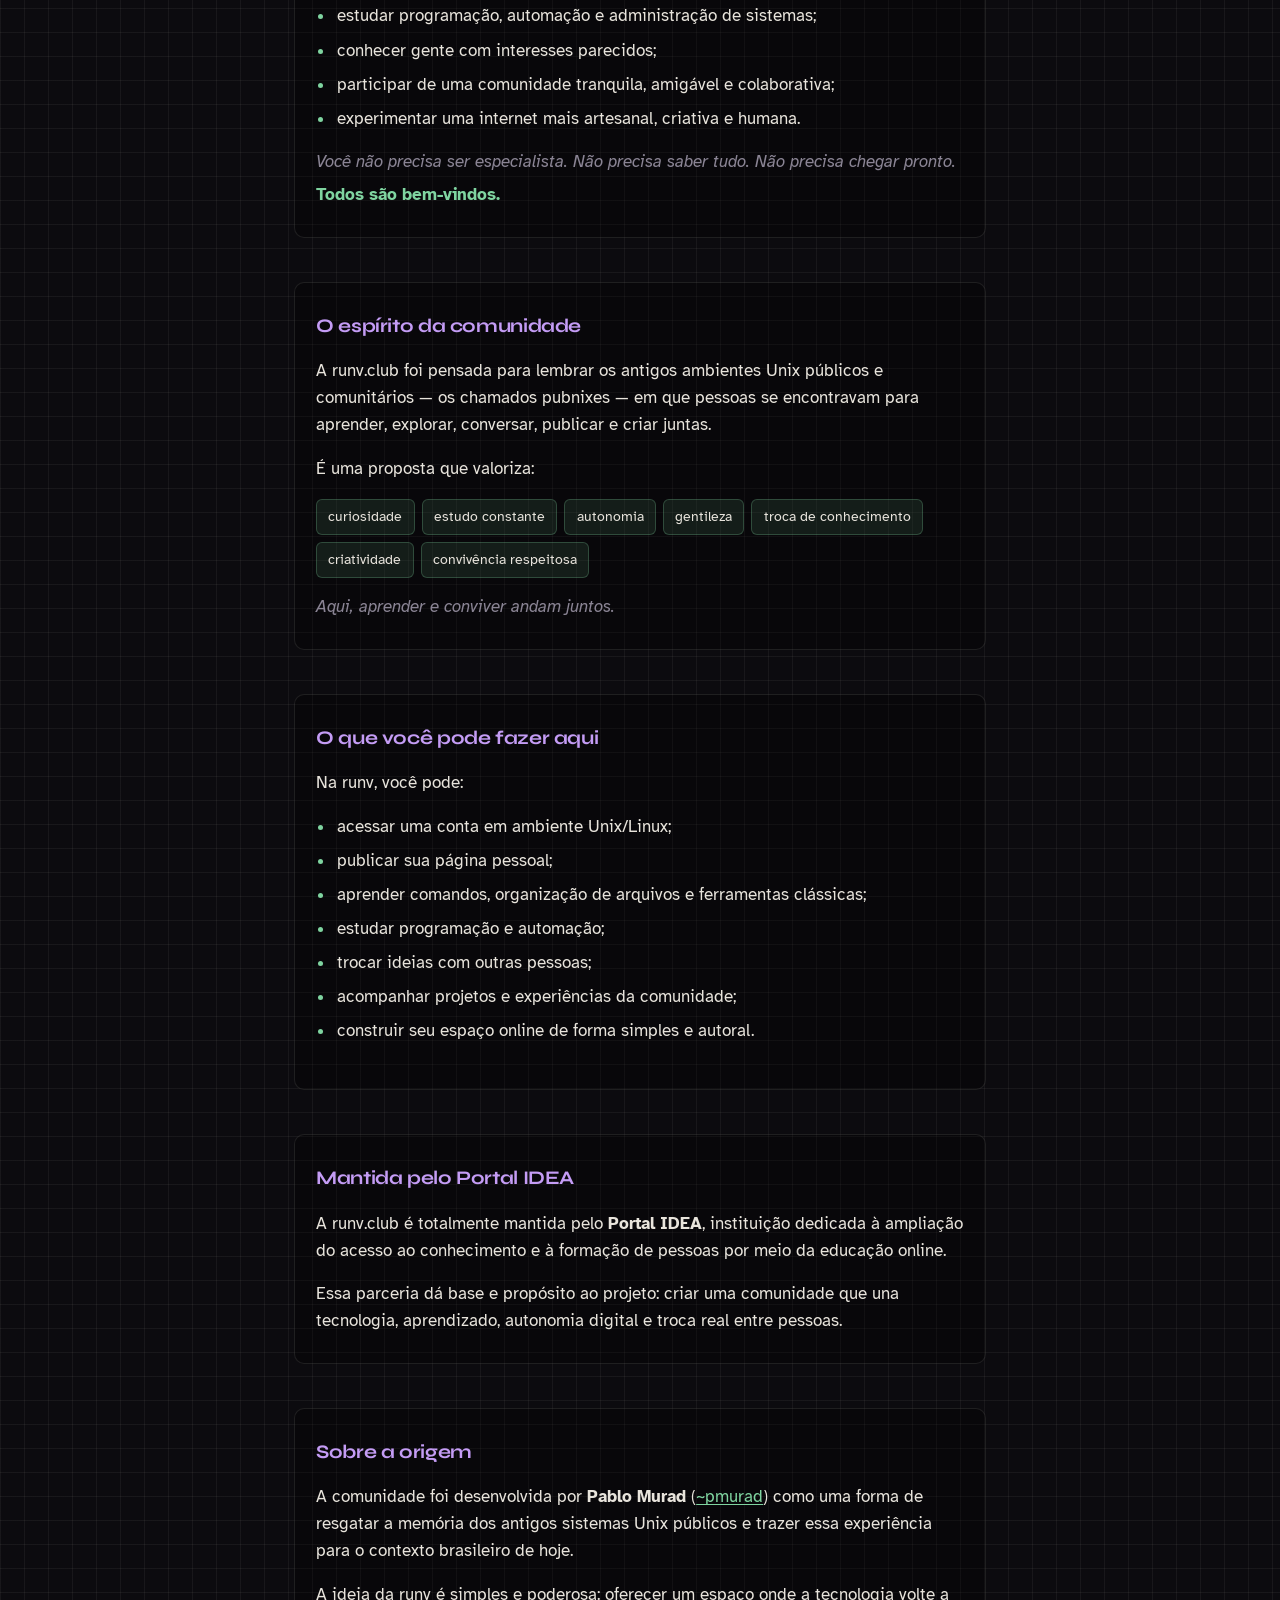
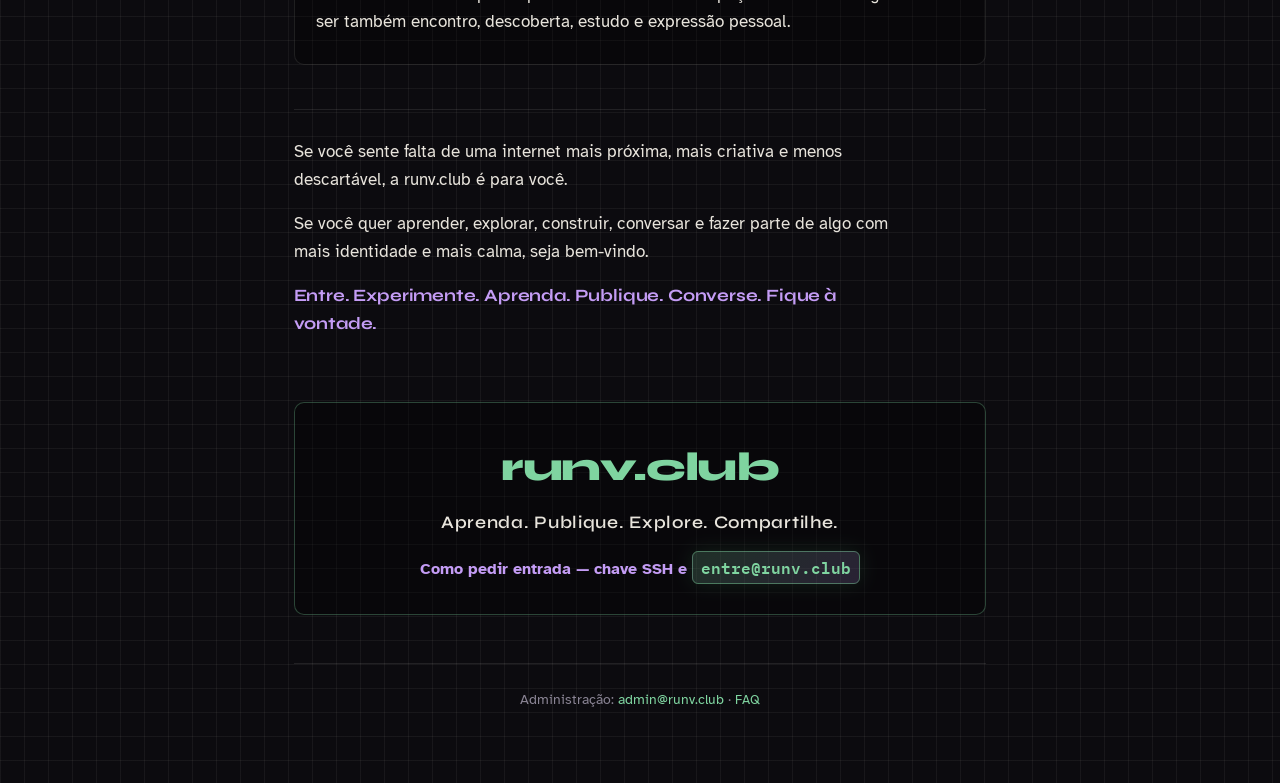
==== commit 6ae81da7: "small patch on mail and landingpage" ====
--- a/site/public/index.html
+++ b/site/public/index.html
@@ -26,8 +26,9 @@
   <link rel="stylesheet" href="assets/style.css">
 </head>
 <body>
-  <div id="starfield" class="starfield-root"></div>
+  <div id="starfield" class="starfield-root" aria-hidden="true"></div>
 
+  <div class="page-root">
   <div class="wrap">
     <header class="hero">
       <div class="ascii-block">
@@ -173,6 +174,7 @@
       <p>Administração: <a href="mailto:admin@runv.club">admin@runv.club</a><span class="footer-sep" aria-hidden="true"> · </span><a href="/faq/" class="footer-link-discrete">FAQ</a></p>
     </footer>
   </div>
+  </div>
 
   <script src="assets/app.js" defer></script>
 </body>
--- a/site/public/assets/style.css
+++ b/site/public/assets/style.css
@@ -17,7 +17,6 @@
 
 html {
   scroll-behavior: smooth;
-  overflow-x: hidden;
   max-width: 100%;
 }
 
@@ -25,7 +24,6 @@
   margin: 0;
   min-height: 100vh;
   max-width: 100%;
-  overflow-x: hidden;
   font-family: "Atkinson Hyperlegible", Georgia, serif;
   font-size: 1.05rem;
   line-height: 1.6;
@@ -35,6 +33,20 @@
     linear-gradient(var(--grid) 1px, transparent 1px),
     linear-gradient(90deg, var(--grid) 1px, transparent 1px);
   background-size: 24px 24px;
+}
+
+/* Overflow horizontal só no fluxo da página — evita interferir com camadas fixed no body. */
+.page-root {
+  position: relative;
+  z-index: 1;
+  overflow-x: clip;
+  max-width: 100%;
+}
+
+@supports not (overflow: clip) {
+  .page-root {
+    overflow-x: hidden;
+  }
 }
 
 .visually-hidden {
@@ -52,9 +64,12 @@
 .starfield-root {
   position: fixed;
   inset: 0;
+  width: 100vw;
+  height: 100vh;
+  height: 100dvh;
   z-index: 0;
   pointer-events: none;
-  overflow: hidden;
+  overflow: visible;
 }
 
 /* Membros como pontos: só em ecrãs largos (em mobile o texto ocupa o viewport). */
@@ -67,15 +82,17 @@
 .star-member {
   --star-scale: 1;
   position: fixed;
+  z-index: 0;
   width: 10px;
   height: 10px;
-  margin: 0;
+  margin: -5px 0 0 -5px;
   padding: 0;
   border: none;
   border-radius: 50%;
   pointer-events: auto;
   cursor: pointer;
-  transform: translate(-50%, -50%) scale(var(--star-scale));
+  transform: scale(var(--star-scale));
+  transform-origin: center;
   text-indent: -9999px;
   overflow: hidden;
   white-space: nowrap;
@@ -88,7 +105,7 @@
 .star-member:focus-visible {
   opacity: 1;
   outline: none;
-  transform: translate(-50%, -50%) scale(calc(var(--star-scale) * 1.1));
+  transform: scale(calc(var(--star-scale) * 1.1));
 }
 
 .star-member:focus-visible {
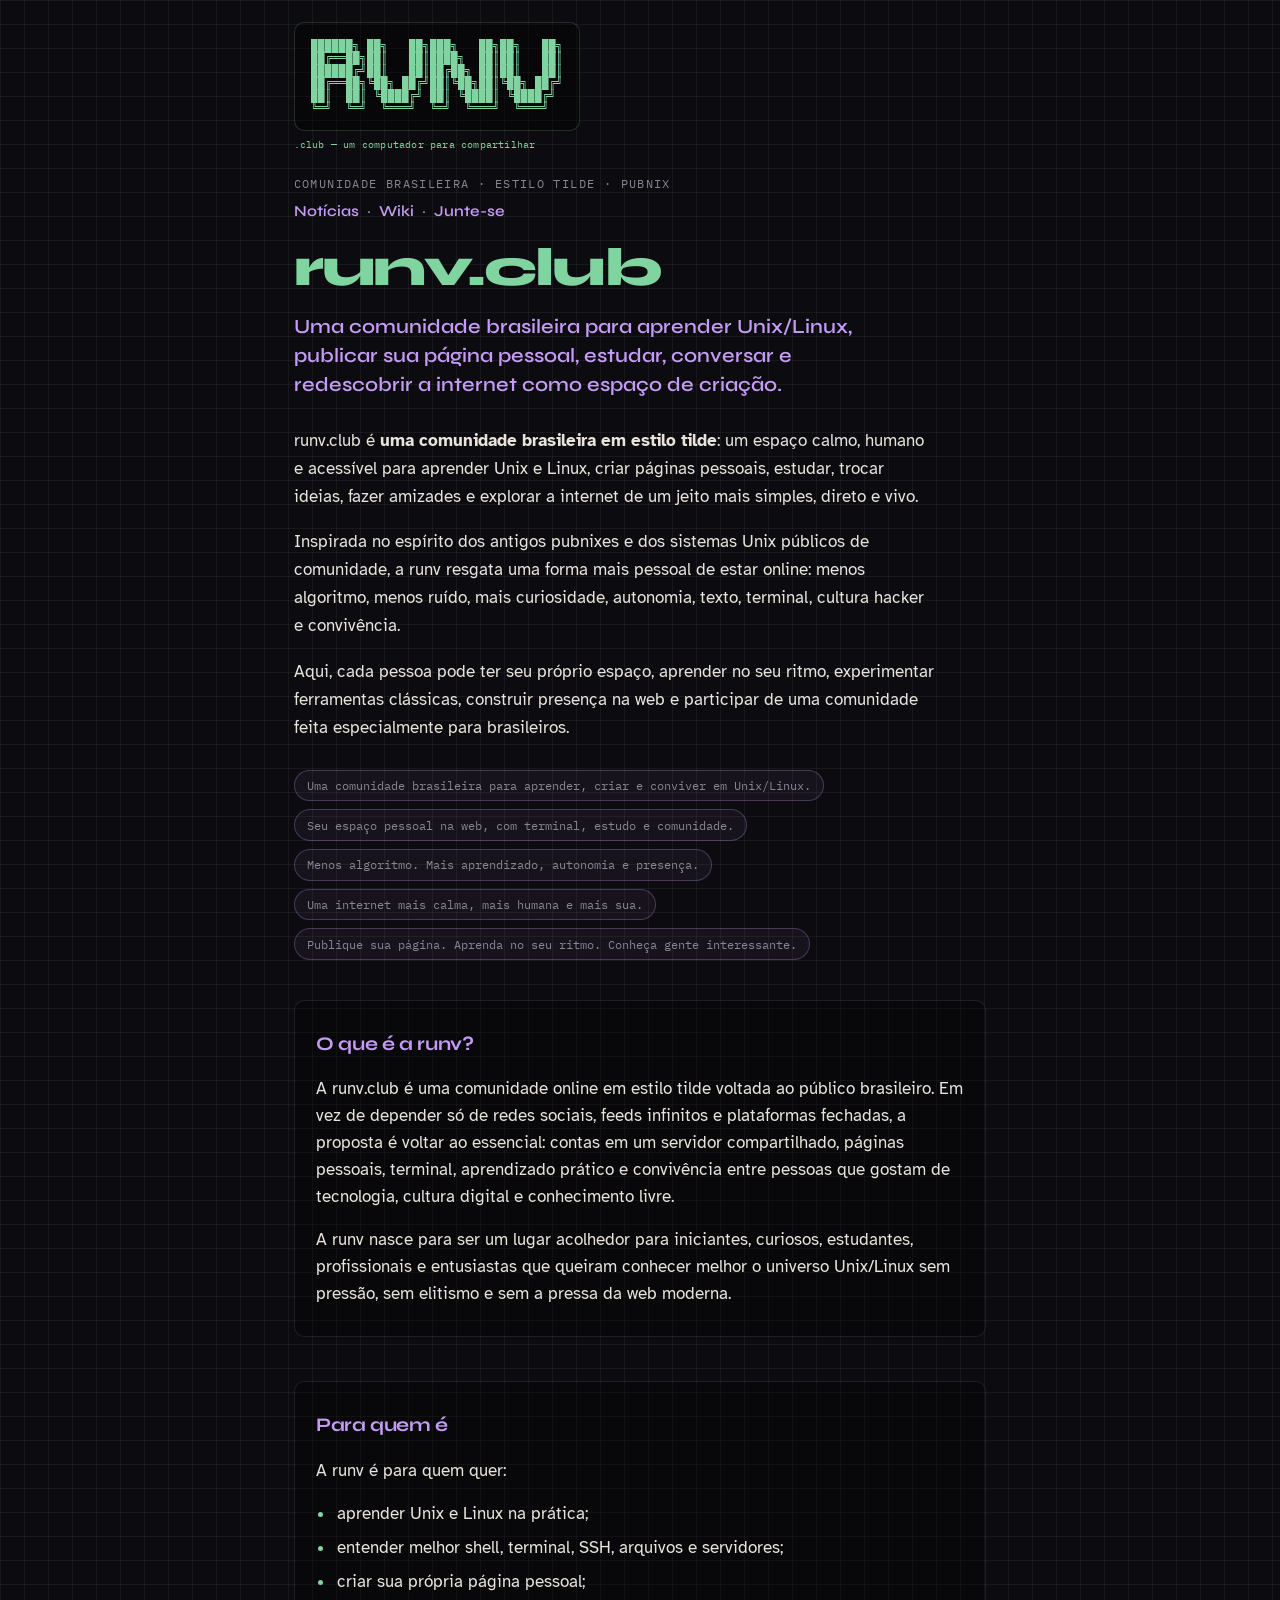
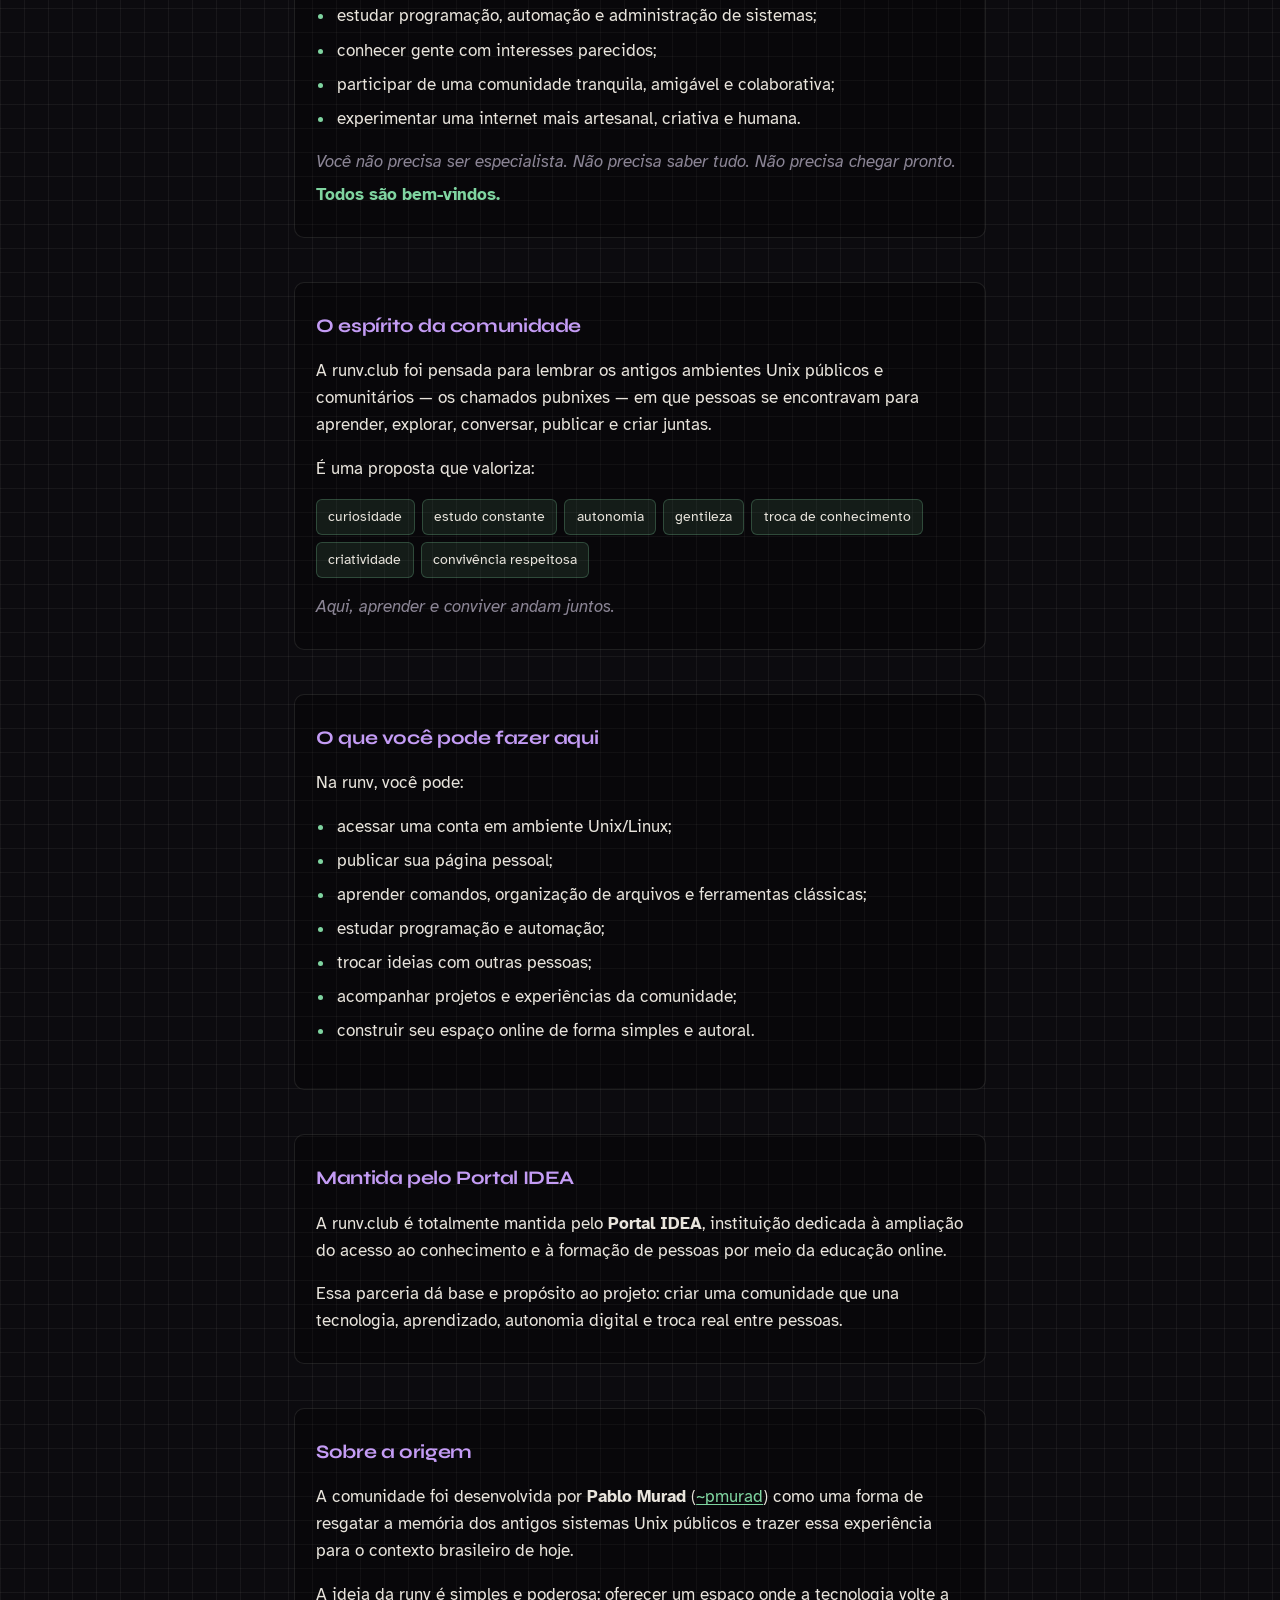
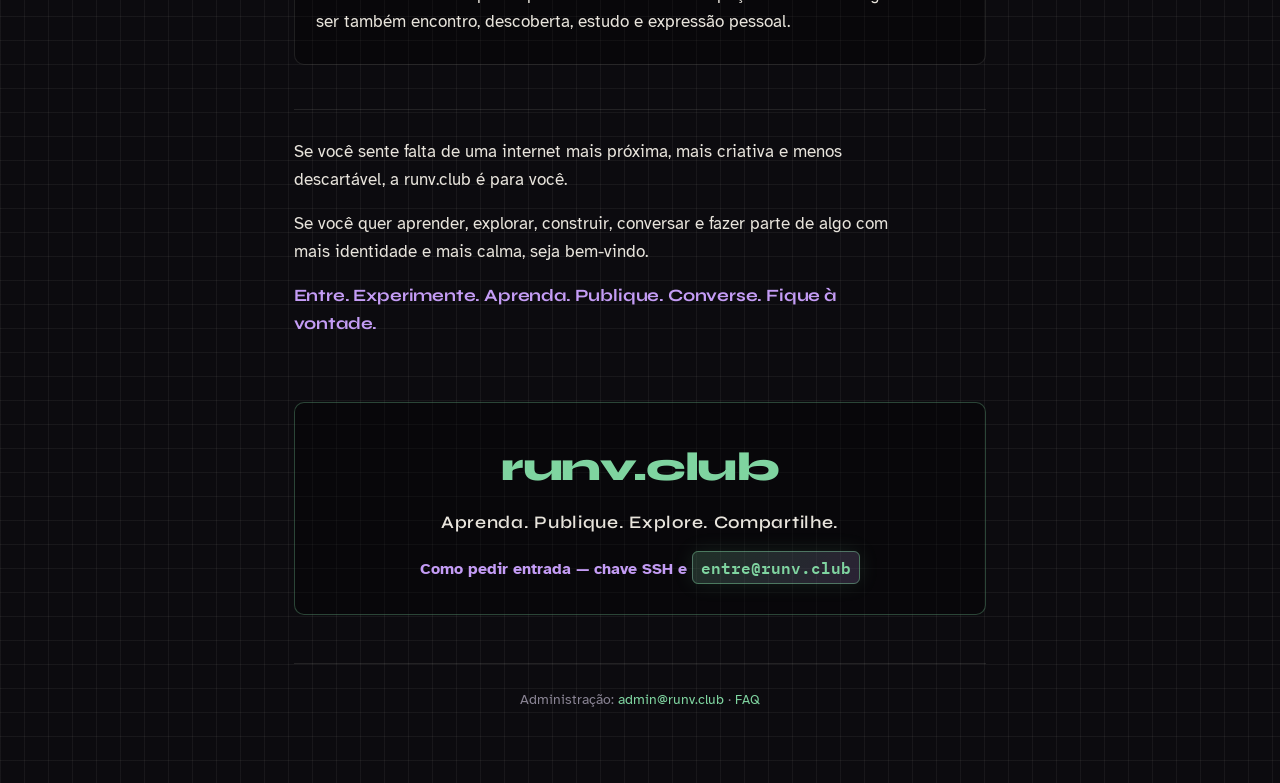
==== commit 847add7d: "changing a lot of stuff" ====
--- a/site/public/index.html
+++ b/site/public/index.html
@@ -23,12 +23,12 @@
   <link rel="preconnect" href="https://fonts.googleapis.com">
   <link rel="preconnect" href="https://fonts.gstatic.com" crossorigin>
   <link href="https://fonts.googleapis.com/css2?family=Atkinson+Hyperlegible:ital,wght@0,400;0,700;1,400&family=IBM+Plex+Mono:wght@400;600&family=Syne:wght@600;700;800&display=swap" rel="stylesheet">
+  <link rel="icon" href="/favicon.svg" type="image/svg+xml">
   <link rel="stylesheet" href="assets/style.css">
 </head>
 <body>
+  <div class="page-root">
   <div id="starfield" class="starfield-root" aria-hidden="true"></div>
-
-  <div class="page-root">
   <div class="wrap">
     <header class="hero">
       <div class="ascii-block">
--- a/site/public/assets/style.css
+++ b/site/public/assets/style.css
@@ -61,12 +61,10 @@
   border: 0;
 }
 
+/* Camada de pontos: acompanha o scroll (absolute dentro de .page-root, não fixed ao viewport). */
 .starfield-root {
-  position: fixed;
+  position: absolute;
   inset: 0;
-  width: 100vw;
-  height: 100vh;
-  height: 100dvh;
   z-index: 0;
   pointer-events: none;
   overflow: visible;
@@ -81,31 +79,31 @@
 
 .star-member {
   --star-scale: 1;
-  position: fixed;
+  position: absolute;
   z-index: 0;
-  width: 10px;
-  height: 10px;
-  margin: -5px 0 0 -5px;
+  width: calc(10px * var(--star-scale));
+  height: calc(10px * var(--star-scale));
+  margin: calc(-5px * var(--star-scale)) 0 0 calc(-5px * var(--star-scale));
   padding: 0;
   border: none;
   border-radius: 50%;
   pointer-events: auto;
   cursor: pointer;
-  transform: scale(var(--star-scale));
-  transform-origin: center;
   text-indent: -9999px;
   overflow: hidden;
   white-space: nowrap;
   background: var(--accent);
   opacity: 0.72;
-  transition: opacity 0.15s ease, transform 0.15s ease;
+  transition: opacity 0.15s ease, width 0.15s ease, height 0.15s ease, margin 0.15s ease;
 }
 
 .star-member:hover,
 .star-member:focus-visible {
   opacity: 1;
   outline: none;
-  transform: scale(calc(var(--star-scale) * 1.1));
+  width: calc(11px * var(--star-scale));
+  height: calc(11px * var(--star-scale));
+  margin: calc(-5.5px * var(--star-scale)) 0 0 calc(-5.5px * var(--star-scale));
 }
 
 .star-member:focus-visible {
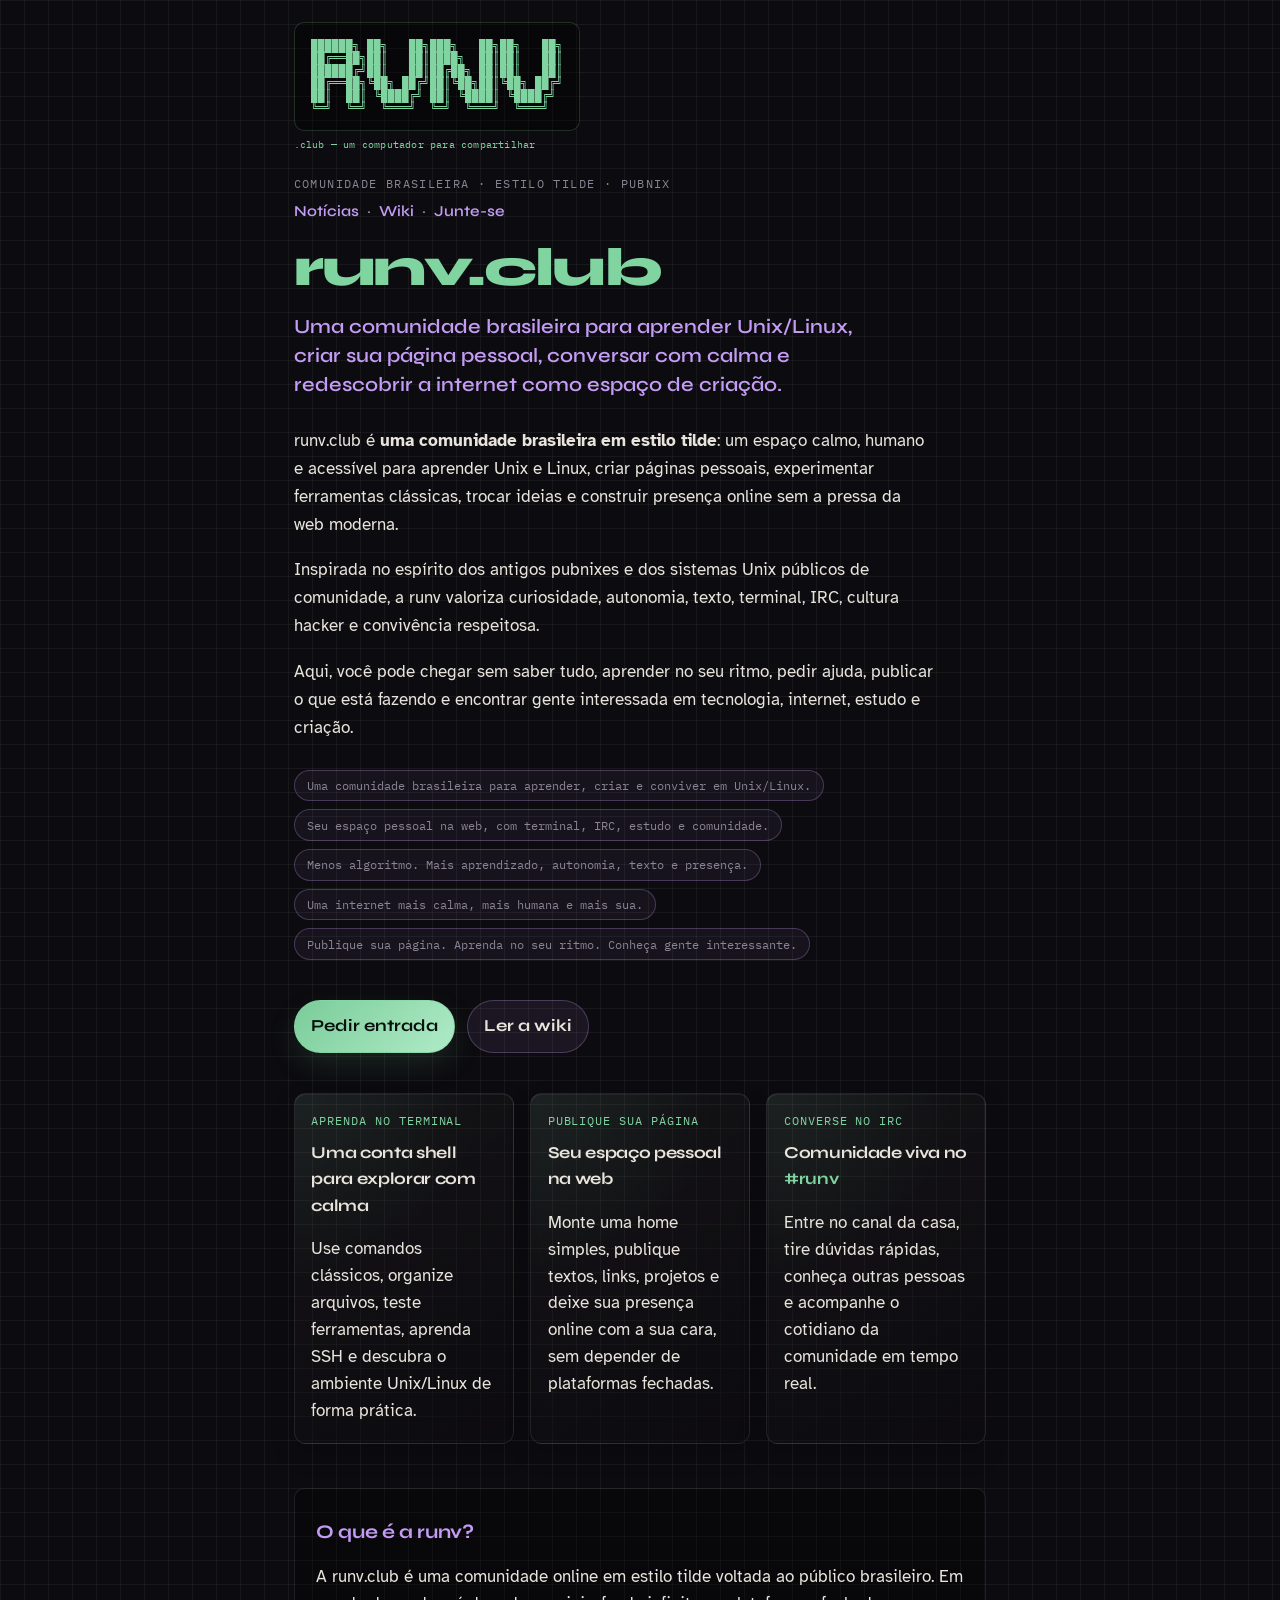
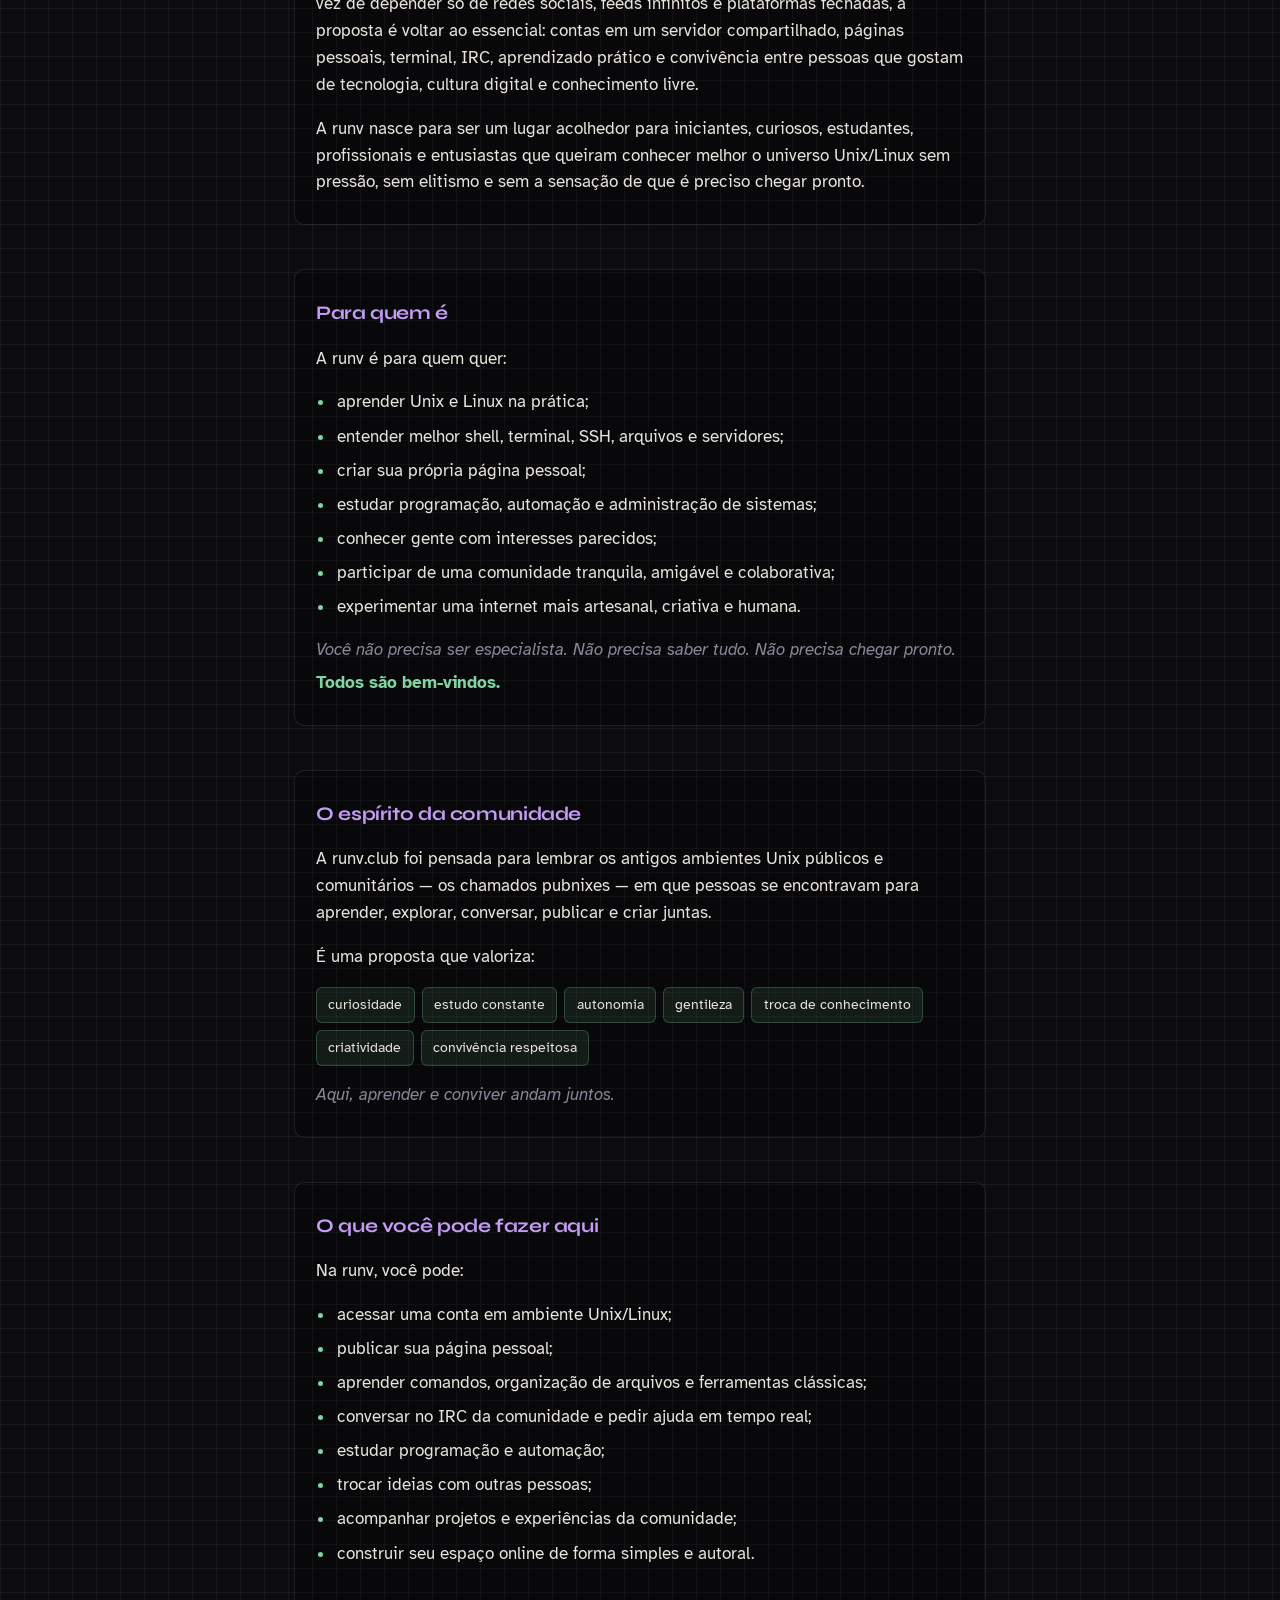
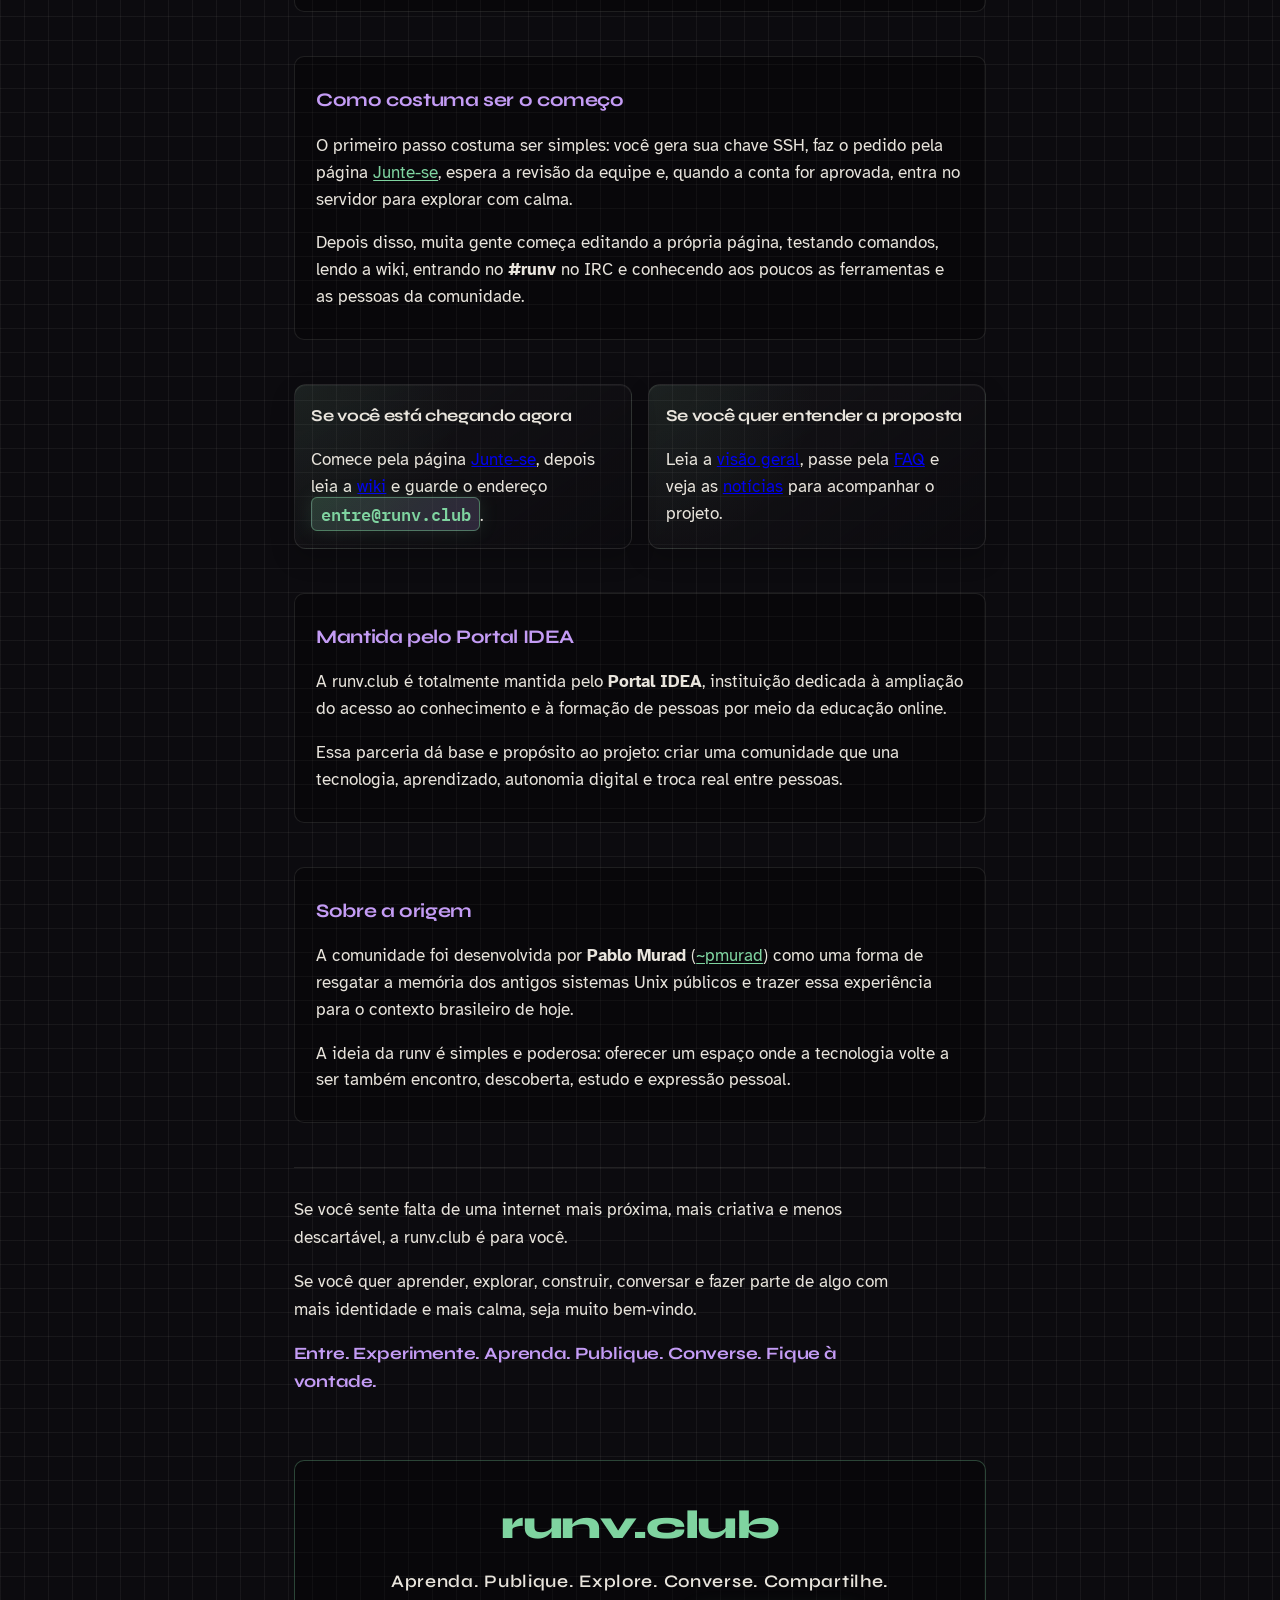
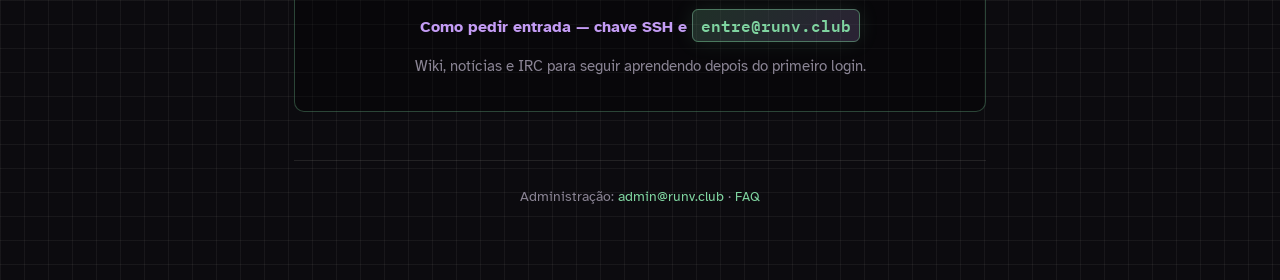
==== commit bebfa833: "big changes" ====
--- a/site/public/index.html
+++ b/site/public/index.html
@@ -4,7 +4,7 @@
   <meta charset="utf-8">
   <meta name="viewport" content="width=device-width, initial-scale=1">
   <title>runv.club — pubnix brasileira, Unix/Linux e página pessoal</title>
-  <meta name="description" content="Comunidade brasileira em servidor compartilhado Unix/Linux: conta SSH, página pessoal, terminal e convívio — hospedagem leve, cultura hacker, Portal IDEA. Junte-se.">
+  <meta name="description" content="Comunidade brasileira em servidor compartilhado Unix/Linux: conta SSH, página pessoal, terminal, IRC e convivência calma para aprender, publicar e explorar.">
   <link rel="canonical" href="https://runv.club/">
   <meta name="robots" content="index, follow">
   <meta name="theme-color" content="#0c0b0f">
@@ -13,10 +13,10 @@
   <meta property="og:locale" content="pt_BR">
   <meta property="og:site_name" content="runv.club">
   <meta property="og:title" content="runv.club — pubnix brasileira, Unix/Linux e página pessoal">
-  <meta property="og:description" content="Comunidade brasileira em servidor compartilhado Unix/Linux: conta SSH, página pessoal, terminal e convívio — hospedagem leve e cultura hacker.">
+  <meta property="og:description" content="Comunidade brasileira em servidor compartilhado Unix/Linux: conta SSH, página pessoal, terminal, IRC e convivência para aprender, publicar e explorar.">
   <meta name="twitter:card" content="summary">
   <meta name="twitter:title" content="runv.club — pubnix brasileira, Unix/Linux e página pessoal">
-  <meta name="twitter:description" content="Comunidade brasileira em servidor compartilhado Unix/Linux: conta SSH, página pessoal, terminal e convívio — hospedagem leve e cultura hacker.">
+  <meta name="twitter:description" content="Comunidade brasileira em servidor compartilhado Unix/Linux: conta SSH, página pessoal, terminal, IRC e convivência para aprender, publicar e explorar.">
   <script type="application/ld+json">
   {"@context":"https://schema.org","@type":"WebSite","name":"runv.club","url":"https://runv.club/","description":"Comunidade brasileira em pubnix Unix/Linux: conta SSH, página pessoal, terminal, estudo e convívio. Projeto do Portal IDEA.","inLanguage":"pt-BR","publisher":{"@type":"Organization","name":"Portal IDEA"}}
   </script>
@@ -53,35 +53,58 @@
       </nav>
       <h1 class="hero-title">runv.club</h1>
       <p class="hero-subtitle">
-        Uma comunidade brasileira para aprender Unix/Linux, publicar sua página pessoal, estudar, conversar e redescobrir a internet como espaço de criação.
+        Uma comunidade brasileira para aprender Unix/Linux, criar sua página pessoal, conversar com calma e redescobrir a internet como espaço de criação.
       </p>
 
       <p class="hero-lead">
-        runv.club é <strong>uma comunidade brasileira em estilo tilde</strong>: um espaço calmo, humano e acessível para aprender Unix e Linux, criar páginas pessoais, estudar, trocar ideias, fazer amizades e explorar a internet de um jeito mais simples, direto e vivo.
+        runv.club é <strong>uma comunidade brasileira em estilo tilde</strong>: um espaço calmo, humano e acessível para aprender Unix e Linux, criar páginas pessoais, experimentar ferramentas clássicas, trocar ideias e construir presença online sem a pressa da web moderna.
       </p>
       <p class="hero-lead">
-        Inspirada no espírito dos antigos pubnixes e dos sistemas Unix públicos de comunidade, a runv resgata uma forma mais pessoal de estar online: menos algoritmo, menos ruído, mais curiosidade, autonomia, texto, terminal, cultura hacker e convivência.
+        Inspirada no espírito dos antigos pubnixes e dos sistemas Unix públicos de comunidade, a runv valoriza curiosidade, autonomia, texto, terminal, IRC, cultura hacker e convivência respeitosa.
       </p>
       <p class="hero-lead">
-        Aqui, cada pessoa pode ter seu próprio espaço, aprender no seu ritmo, experimentar ferramentas clássicas, construir presença na web e participar de uma comunidade feita especialmente para brasileiros.
+        Aqui, você pode chegar sem saber tudo, aprender no seu ritmo, pedir ajuda, publicar o que está fazendo e encontrar gente interessada em tecnologia, internet, estudo e criação.
       </p>
 
       <ul class="chips" aria-label="Em uma frase">
         <li>Uma comunidade brasileira para aprender, criar e conviver em Unix/Linux.</li>
-        <li>Seu espaço pessoal na web, com terminal, estudo e comunidade.</li>
-        <li>Menos algoritmo. Mais aprendizado, autonomia e presença.</li>
+        <li>Seu espaço pessoal na web, com terminal, IRC, estudo e comunidade.</li>
+        <li>Menos algoritmo. Mais aprendizado, autonomia, texto e presença.</li>
         <li>Uma internet mais calma, mais humana e mais sua.</li>
         <li>Publique sua página. Aprenda no seu ritmo. Conheça gente interessante.</li>
       </ul>
+
+      <div class="hero-actions" role="group" aria-label="Próximos passos">
+        <a class="button-primary" href="/junte-se/">Pedir entrada</a>
+        <a class="button-secondary" href="/wiki/">Ler a wiki</a>
+      </div>
     </header>
+
+    <section class="section feature-grid" aria-label="O que você encontra aqui">
+      <article class="feature-card">
+        <p class="feature-kicker">Aprenda no terminal</p>
+        <h2>Uma conta shell para explorar com calma</h2>
+        <p>Use comandos clássicos, organize arquivos, teste ferramentas, aprenda SSH e descubra o ambiente Unix/Linux de forma prática.</p>
+      </article>
+      <article class="feature-card">
+        <p class="feature-kicker">Publique sua página</p>
+        <h2>Seu espaço pessoal na web</h2>
+        <p>Monte uma home simples, publique textos, links, projetos e deixe sua presença online com a sua cara, sem depender de plataformas fechadas.</p>
+      </article>
+      <article class="feature-card">
+        <p class="feature-kicker">Converse no IRC</p>
+        <h2>Comunidade viva no <span class="inline-accent">#runv</span></h2>
+        <p>Entre no canal da casa, tire dúvidas rápidas, conheça outras pessoas e acompanhe o cotidiano da comunidade em tempo real.</p>
+      </article>
+    </section>
 
     <section class="section prose-block" aria-labelledby="what-h">
       <h2 id="what-h">O que é a runv?</h2>
       <p>
-        A runv.club é uma comunidade online em estilo tilde voltada ao público brasileiro. Em vez de depender só de redes sociais, feeds infinitos e plataformas fechadas, a proposta é voltar ao essencial: contas em um servidor compartilhado, páginas pessoais, terminal, aprendizado prático e convivência entre pessoas que gostam de tecnologia, cultura digital e conhecimento livre.
-      </p>
-      <p>
-        A runv nasce para ser um lugar acolhedor para iniciantes, curiosos, estudantes, profissionais e entusiastas que queiram conhecer melhor o universo Unix/Linux sem pressão, sem elitismo e sem a pressa da web moderna.
+        A runv.club é uma comunidade online em estilo tilde voltada ao público brasileiro. Em vez de depender só de redes sociais, feeds infinitos e plataformas fechadas, a proposta é voltar ao essencial: contas em um servidor compartilhado, páginas pessoais, terminal, IRC, aprendizado prático e convivência entre pessoas que gostam de tecnologia, cultura digital e conhecimento livre.
+      </p>
+      <p>
+        A runv nasce para ser um lugar acolhedor para iniciantes, curiosos, estudantes, profissionais e entusiastas que queiram conhecer melhor o universo Unix/Linux sem pressão, sem elitismo e sem a sensação de que é preciso chegar pronto.
       </p>
     </section>
 
@@ -126,6 +149,7 @@
         <li>acessar uma conta em ambiente Unix/Linux;</li>
         <li>publicar sua página pessoal;</li>
         <li>aprender comandos, organização de arquivos e ferramentas clássicas;</li>
+        <li>conversar no IRC da comunidade e pedir ajuda em tempo real;</li>
         <li>estudar programação e automação;</li>
         <li>trocar ideias com outras pessoas;</li>
         <li>acompanhar projetos e experiências da comunidade;</li>
@@ -133,6 +157,27 @@
       </ul>
     </section>
 
+    <section class="section prose-block" aria-labelledby="first-steps-h">
+      <h2 id="first-steps-h">Como costuma ser o começo</h2>
+      <p>
+        O primeiro passo costuma ser simples: você gera sua chave SSH, faz o pedido pela página <a href="/junte-se/">Junte-se</a>, espera a revisão da equipe e, quando a conta for aprovada, entra no servidor para explorar com calma.
+      </p>
+      <p>
+        Depois disso, muita gente começa editando a própria página, testando comandos, lendo a wiki, entrando no <strong>#runv</strong> no IRC e conhecendo aos poucos as ferramentas e as pessoas da comunidade.
+      </p>
+    </section>
+
+    <section class="section quick-paths" aria-label="Comece por aqui">
+      <article class="quick-path-card">
+        <h2>Se você está chegando agora</h2>
+        <p>Comece pela página <a href="/junte-se/">Junte-se</a>, depois leia a <a href="/wiki/">wiki</a> e guarde o endereço <span class="ssh-identity">entre@runv.club</span>.</p>
+      </article>
+      <article class="quick-path-card">
+        <h2>Se você quer entender a proposta</h2>
+        <p>Leia a <a href="/wiki/visao-geral.html">visão geral</a>, passe pela <a href="/faq/">FAQ</a> e veja as <a href="/news/">notícias</a> para acompanhar o projeto.</p>
+      </article>
+    </section>
+
     <section class="section prose-block" aria-labelledby="idea-h">
       <h2 id="idea-h">Mantida pelo Portal IDEA</h2>
       <p>
@@ -159,15 +204,16 @@
         Se você sente falta de uma internet mais próxima, mais criativa e menos descartável, a runv.club é para você.
       </p>
       <p>
-        Se você quer aprender, explorar, construir, conversar e fazer parte de algo com mais identidade e mais calma, seja bem-vindo.
+        Se você quer aprender, explorar, construir, conversar e fazer parte de algo com mais identidade e mais calma, seja muito bem-vindo.
       </p>
       <p class="invite-line">Entre. Experimente. Aprenda. Publique. Converse. Fique à vontade.</p>
     </section>
 
     <div class="cta-panel" role="group" aria-labelledby="cta-title">
       <p class="cta-brand" id="cta-title">runv.club</p>
-      <p class="cta-tagline">Aprenda. Publique. Explore. Compartilhe.</p>
+      <p class="cta-tagline">Aprenda. Publique. Explore. Converse. Compartilhe.</p>
       <p class="cta-join"><a href="/junte-se/">Como pedir entrada — chave SSH e <span class="ssh-identity">entre@runv.club</span></a></p>
+      <p class="cta-subline">Wiki, notícias e IRC para seguir aprendendo depois do primeiro login.</p>
     </div>
 
     <footer class="site-footer">
--- a/site/public/assets/style.css
+++ b/site/public/assets/style.css
@@ -259,6 +259,119 @@
   background: rgba(196, 156, 245, 0.06);
 }
 
+.hero-actions {
+  display: flex;
+  flex-wrap: wrap;
+  gap: 0.75rem;
+  margin: 0 0 2.5rem;
+}
+
+.button-primary,
+.button-secondary {
+  display: inline-flex;
+  align-items: center;
+  justify-content: center;
+  min-height: 2.8rem;
+  padding: 0.75rem 1rem;
+  border-radius: 999px;
+  font-family: "Syne", sans-serif;
+  font-weight: 700;
+  text-decoration: none;
+  transition: transform 0.16s ease, border-color 0.16s ease, color 0.16s ease, background 0.16s ease;
+}
+
+.button-primary {
+  color: #08110d;
+  background: linear-gradient(135deg, rgba(127, 212, 160, 0.96) 0%, rgba(190, 255, 215, 0.92) 100%);
+  border: 1px solid rgba(127, 212, 160, 0.6);
+  box-shadow: 0 12px 30px rgba(127, 212, 160, 0.12);
+}
+
+.button-secondary {
+  color: var(--fg);
+  background: rgba(196, 156, 245, 0.08);
+  border: 1px solid rgba(196, 156, 245, 0.28);
+}
+
+.button-primary:hover,
+.button-primary:focus-visible,
+.button-secondary:hover,
+.button-secondary:focus-visible {
+  transform: translateY(-1px);
+}
+
+.button-primary:hover,
+.button-primary:focus-visible {
+  color: #08110d;
+  background: linear-gradient(135deg, rgba(148, 232, 180, 0.98) 0%, rgba(206, 255, 227, 0.94) 100%);
+}
+
+.button-secondary:hover,
+.button-secondary:focus-visible {
+  color: var(--accent);
+  border-color: rgba(127, 212, 160, 0.34);
+  background: rgba(127, 212, 160, 0.07);
+}
+
+.feature-grid,
+.mini-cards,
+.quick-paths {
+  display: grid;
+  grid-template-columns: repeat(3, minmax(0, 1fr));
+  gap: 1rem;
+}
+
+.mini-cards {
+  grid-template-columns: repeat(2, minmax(0, 1fr));
+  margin-top: 1.35rem;
+}
+
+.quick-paths {
+  grid-template-columns: repeat(2, minmax(0, 1fr));
+}
+
+.feature-card,
+.mini-card,
+.quick-path-card {
+  padding: 1.15rem 1.05rem 1.15rem;
+  border-radius: calc(var(--radius) + 2px);
+  border: 1px solid var(--stroke);
+  background:
+    radial-gradient(circle at top left, rgba(127, 212, 160, 0.08), transparent 45%),
+    linear-gradient(145deg, rgba(232, 228, 220, 0.04) 0%, rgba(12, 11, 15, 0.62) 100%);
+  box-shadow:
+    0 1px 0 rgba(232, 228, 220, 0.05) inset,
+    0 10px 24px rgba(0, 0, 0, 0.18);
+}
+
+.feature-card h2,
+.mini-card h2,
+.quick-path-card h2 {
+  margin-bottom: 0.6rem;
+  font-size: 1.04rem;
+  color: var(--fg);
+}
+
+.feature-card p:last-child,
+.mini-card p:last-child,
+.quick-path-card p:last-child {
+  margin-bottom: 0;
+}
+
+.feature-kicker,
+.mini-card-kicker {
+  margin: 0 0 0.55rem;
+  font-family: "IBM Plex Mono", monospace;
+  font-size: 0.74rem;
+  letter-spacing: 0.08em;
+  text-transform: uppercase;
+  color: var(--accent);
+}
+
+.inline-accent {
+  color: var(--accent);
+}
+
 .section {
   margin-top: 2.75rem;
 }
@@ -423,6 +536,13 @@
 .cta-join {
   margin: 1.1rem 0 0;
   font-size: 0.98rem;
+}
+
+.cta-subline {
+  margin: 0.85rem auto 0;
+  max-width: 30rem;
+  color: var(--muted);
+  font-size: 0.96rem;
 }
 
 .cta-join a {
@@ -612,12 +732,18 @@
 /* FAQ */
 .faq-main .faq-item {
   margin-bottom: 1.75rem;
-  padding-bottom: 1.35rem;
-  border-bottom: 1px solid var(--stroke);
+  padding: 1.1rem 1rem 1.2rem;
+  border: 1px solid rgba(196, 156, 245, 0.16);
+  border-radius: calc(var(--radius) - 2px);
+  background:
+    linear-gradient(
+      145deg,
+      rgba(196, 156, 245, 0.07) 0%,
+      rgba(12, 11, 15, 0.2) 100%
+    );
 }
 
 .faq-main .faq-item:last-child {
-  border-bottom: none;
   margin-bottom: 0;
   padding-bottom: 0;
 }
@@ -641,12 +767,24 @@
 /* Junte-se (versão curta) */
 .join-summary {
   margin-bottom: 1.5rem;
+  padding: 0.9rem 1rem 0.7rem 2rem;
+  border: 1px solid rgba(127, 212, 160, 0.2);
+  border-radius: calc(var(--radius) - 2px);
+  background: rgba(127, 212, 160, 0.06);
 }
 
 .join-note {
   font-size: 0.95rem;
   color: var(--muted);
   margin-top: 0.35rem;
+}
+
+.join-main h2 {
+  margin-top: 1.65rem;
+}
+
+.join-main h2:first-of-type {
+  margin-top: 0;
 }
 
 /* Página de notícias (data/news.json + news-page.js) */
@@ -777,3 +915,19 @@
   margin-top: 0;
 }
 
+.wiki-main p + p {
+  margin-top: 0.8rem;
+}
+
+.wiki-main ul {
+  margin: 0.75rem 0 1rem;
+}
+
+@media (max-width: 860px) {
+  .feature-grid,
+  .mini-cards,
+  .quick-paths {
+    grid-template-columns: 1fr;
+  }
+}
+
